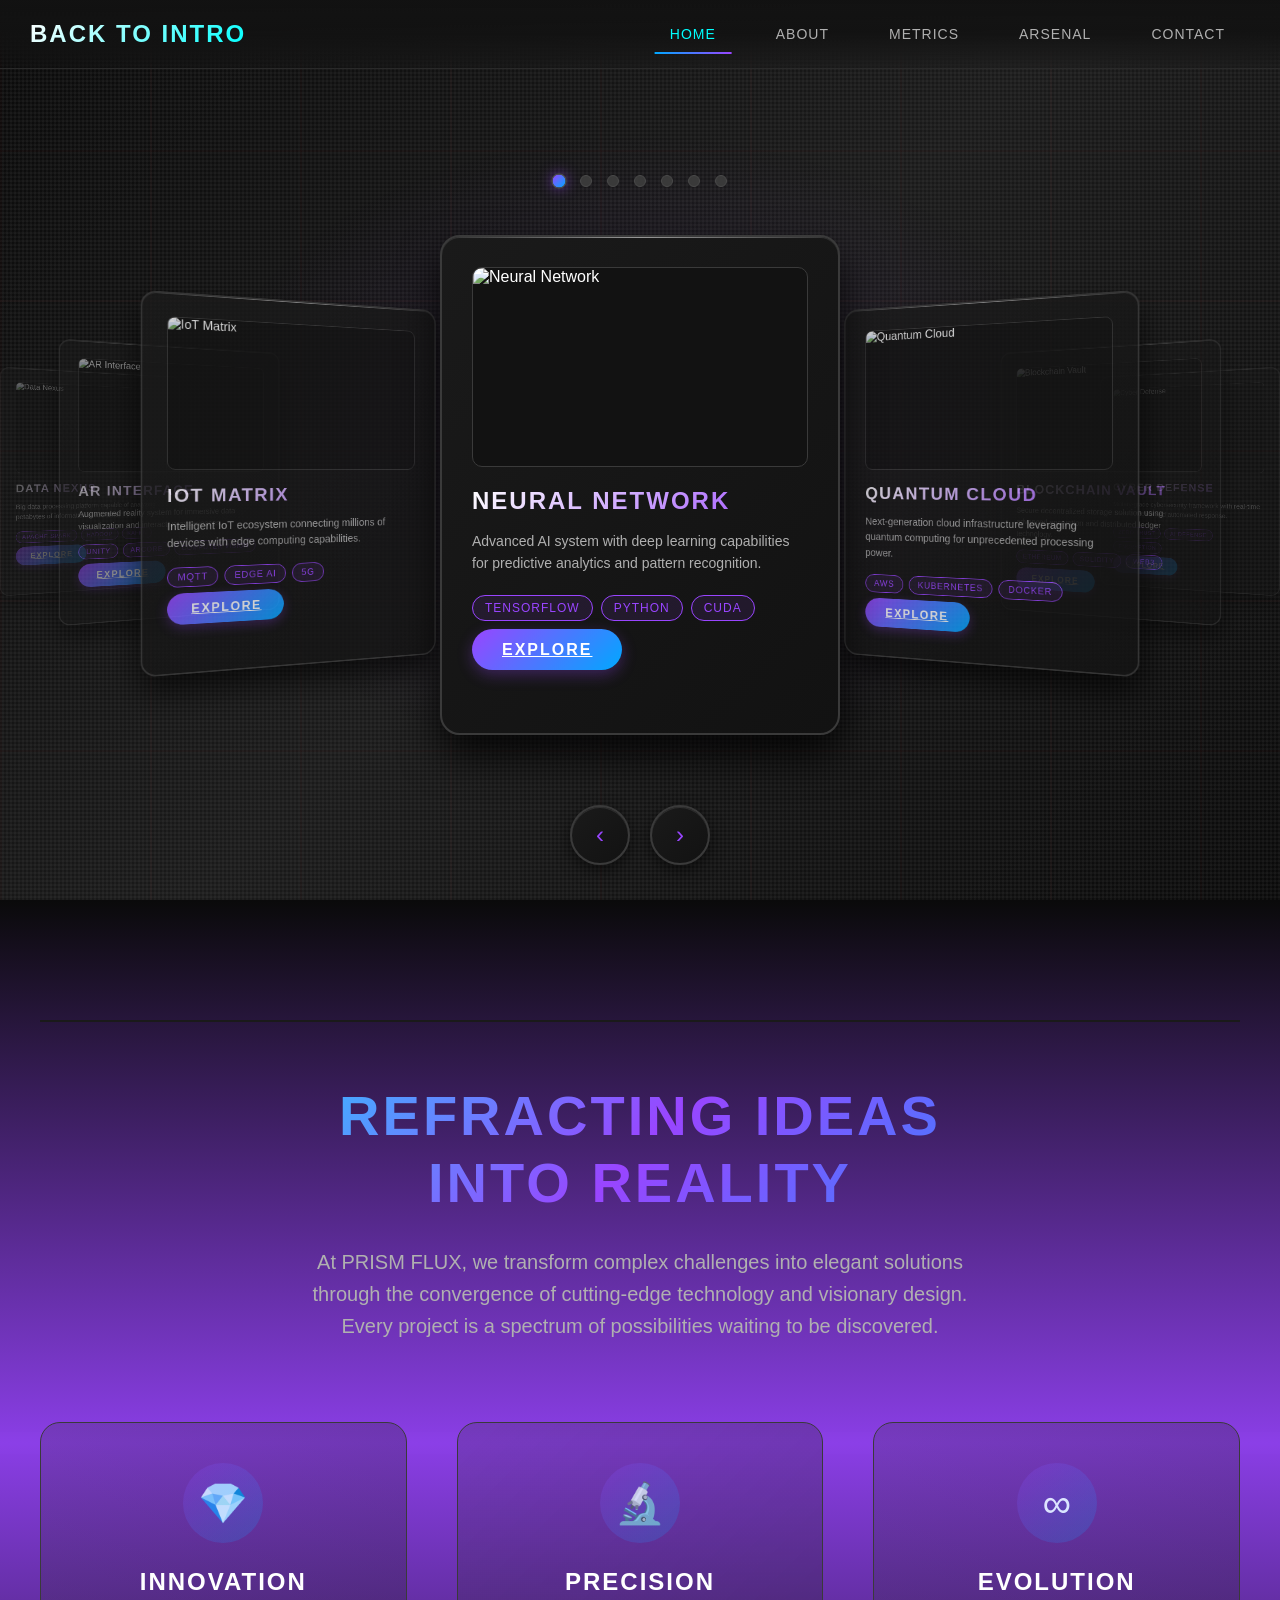
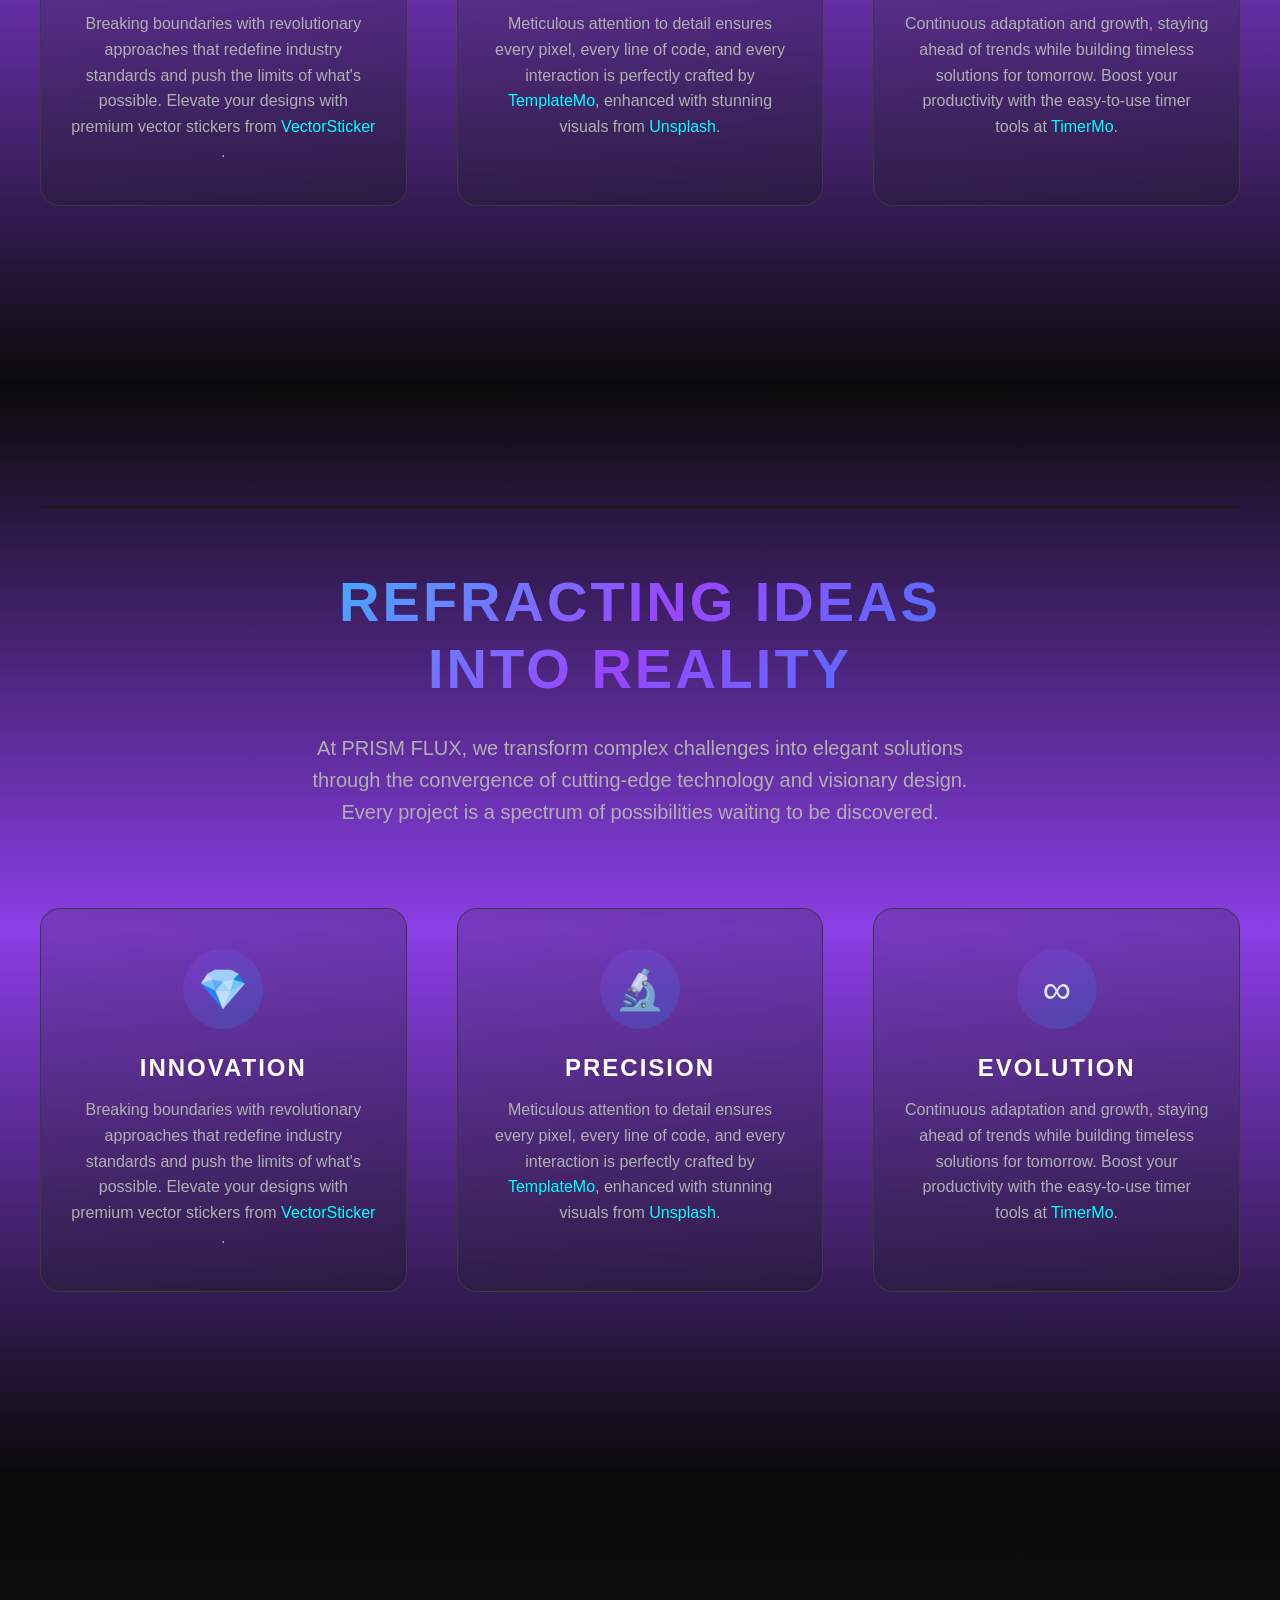
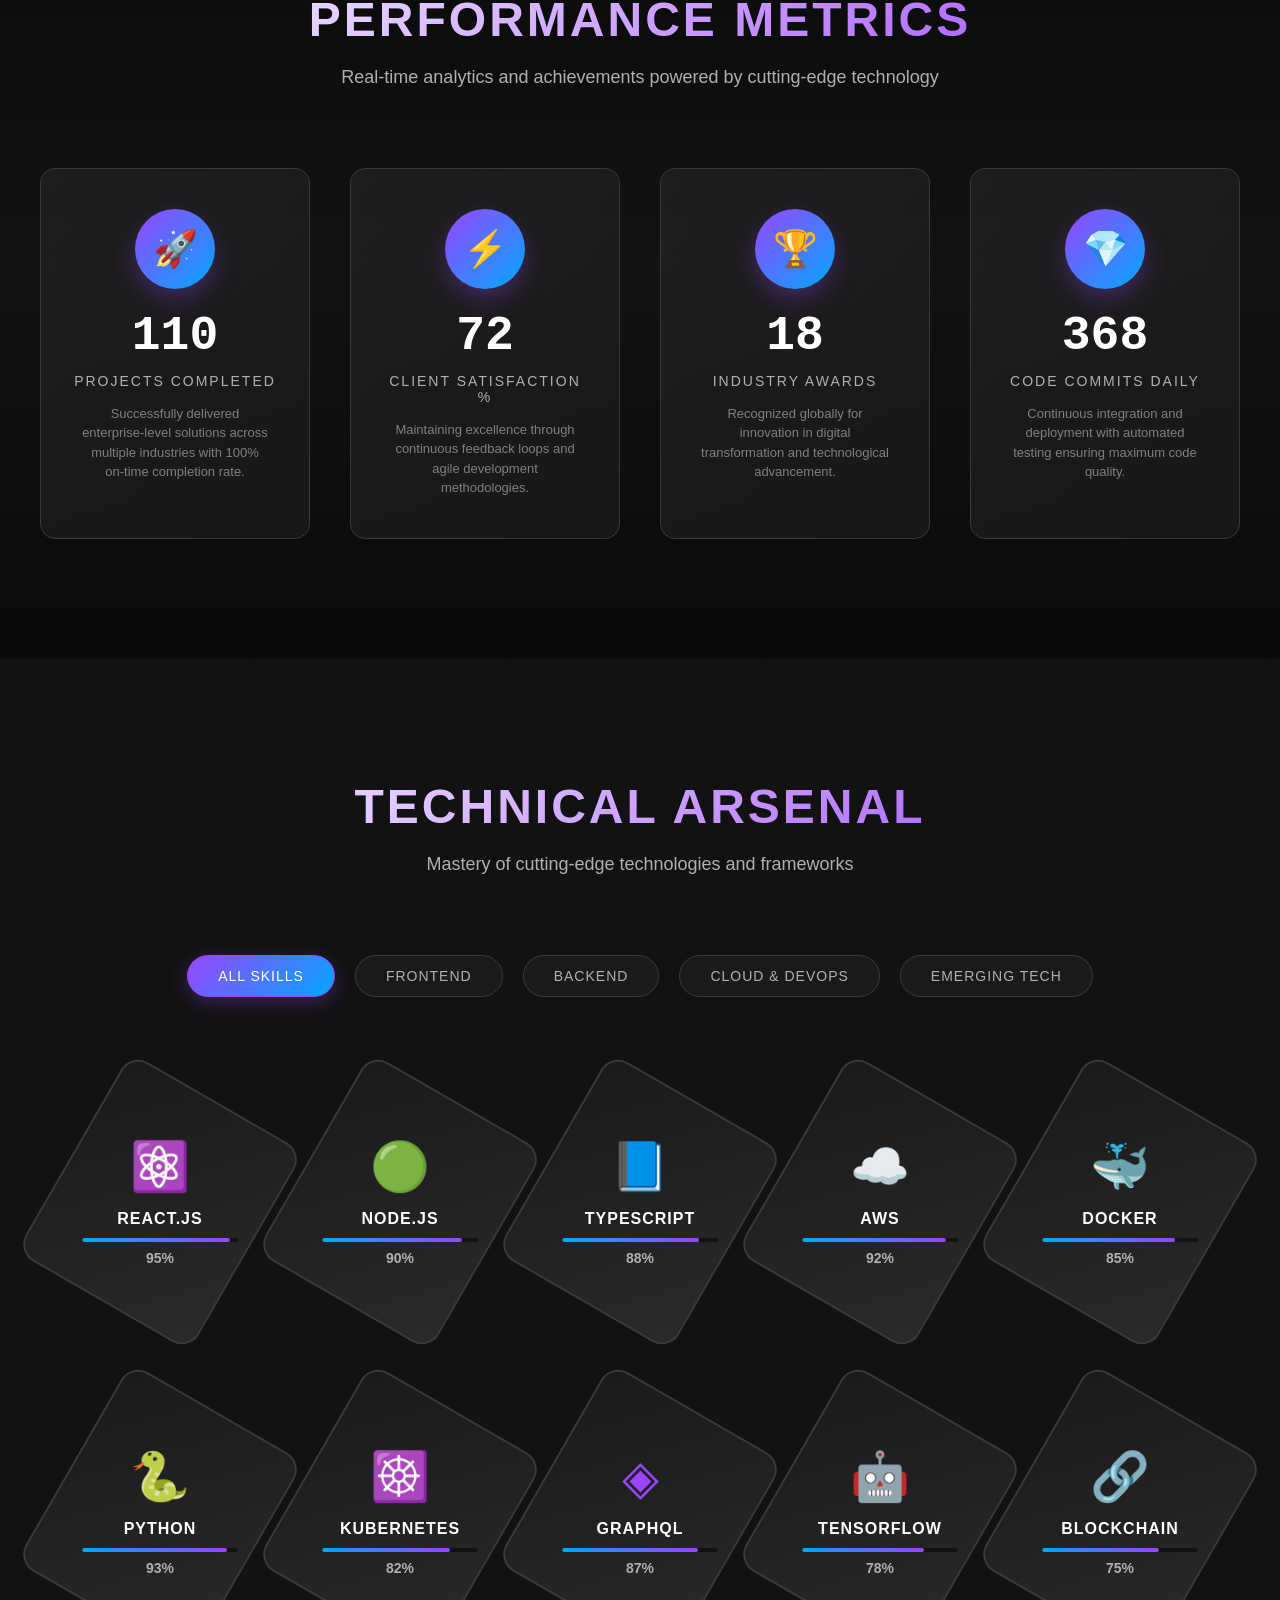
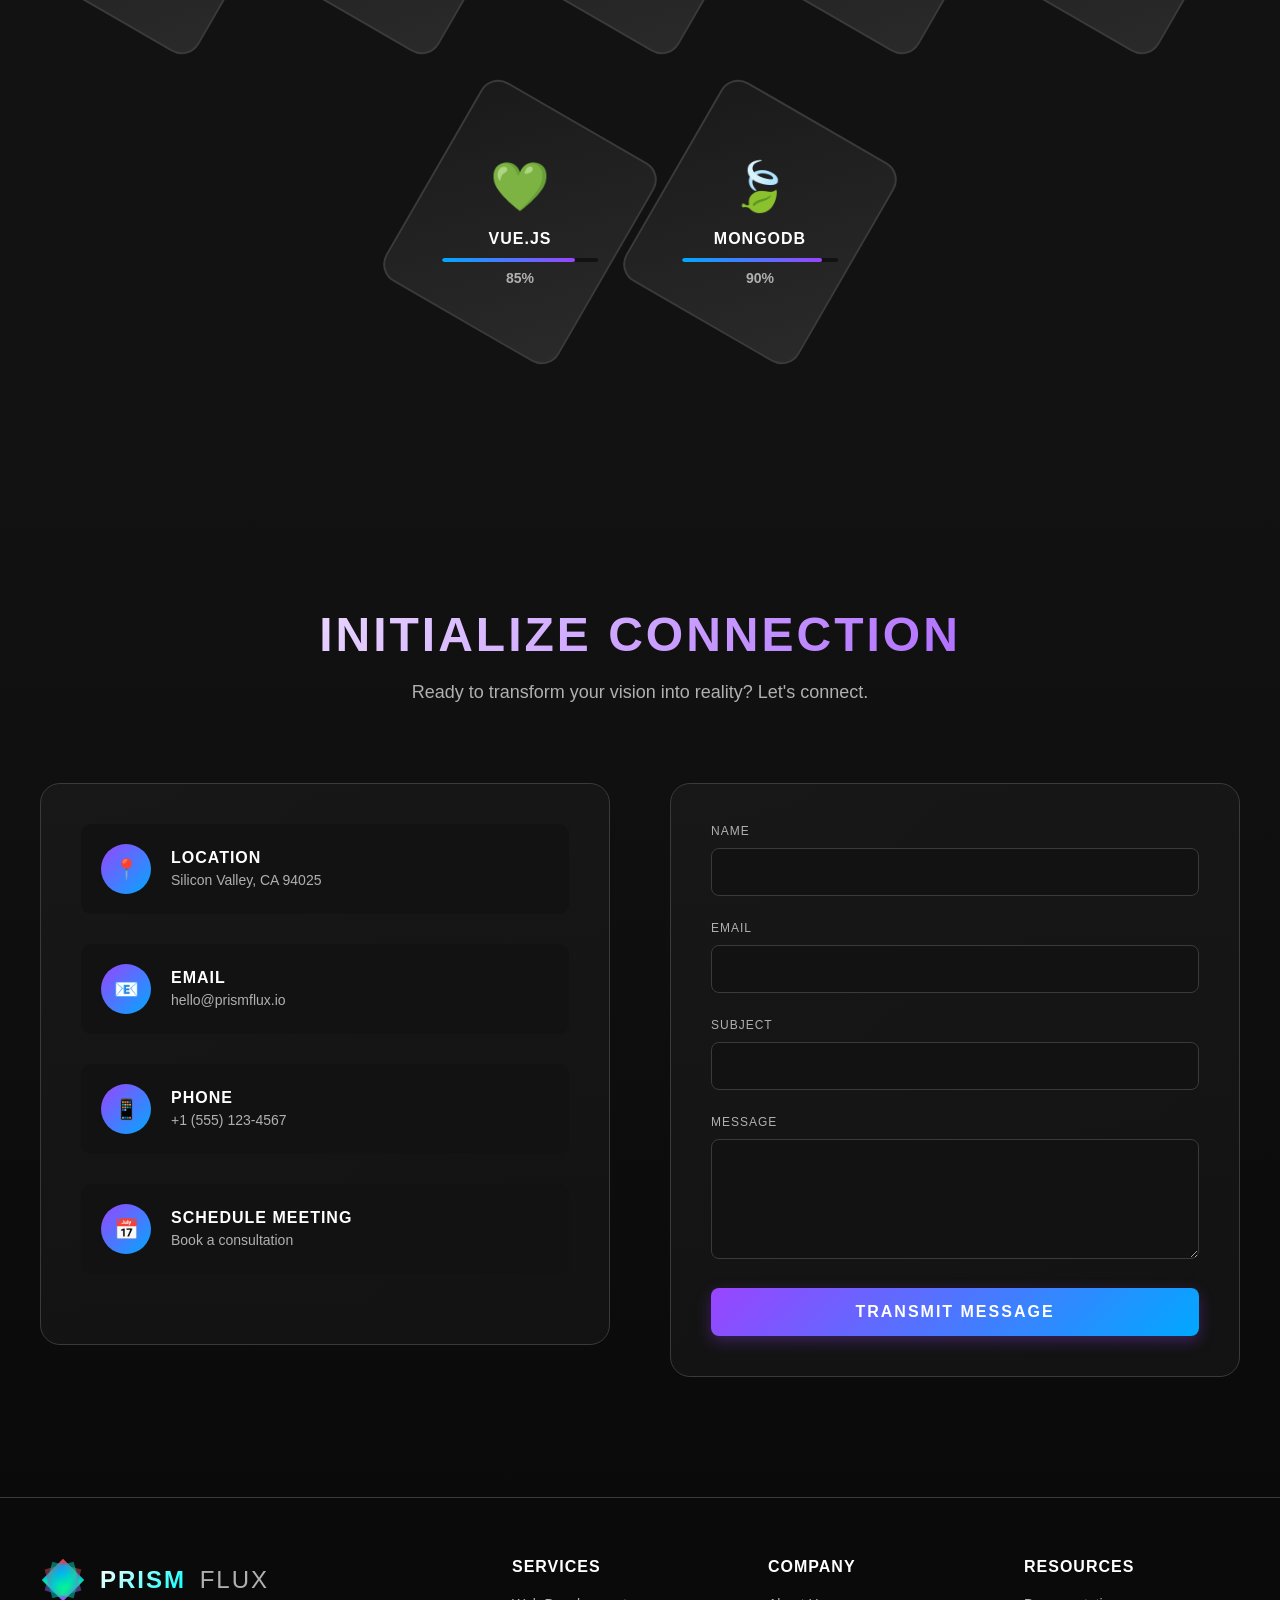
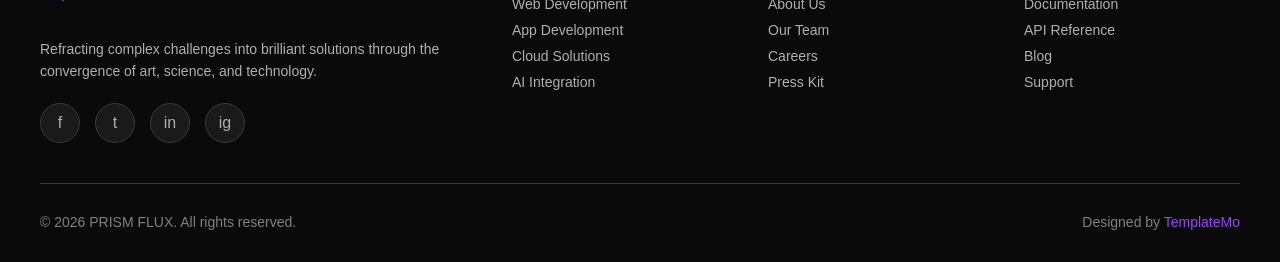
==== Pages/home.html @ be1b8cf4 "feat: initial portfolio setup" ====
<!DOCTYPE html>
<html lang="en">
<head>
    <meta charset="UTF-8">
    <meta name="viewport" content="width=device-width, initial-scale=1.0">
    <title>Zay Yar Min | Software Developer</title>
    <link rel="stylesheet" href="../css/templatemo-prism-flux.css">

<!-- 

TemplateMo 600 Prism Flux

https://templatemo.com/tm-600-prism-flux

-->
</head>
<body>
    <!-- Loading Screen -->
    <div class="loader" id="loader">
        <div class="loader-content">
            <div class="loader-prism">
                <div class="prism-face"></div>
                <div class="prism-face"></div>
                <div class="prism-face"></div>
            </div>
            <div style="color: var(--accent-purple); font-size: 18px; text-transform: uppercase; letter-spacing: 3px;">Refracting Reality...</div>
        </div>
    </div>

    <!-- Navigation Header -->
    <header class="header" id="header">
        <nav class="nav-container">
            <a href="../index.html" class="logo">
                <!-- <div class="logo-icon">
                    <div class="logo-prism">
                        <div class="prism-shape"></div>
                    </div>
                </div> -->
                <span class="logo-text">
                    <span class="prism">Back To Intro</span>

                </span>
            </a>
            <ul class="nav-menu" id="navMenu">
                <li><a href="#home" class="nav-link active">Home</a></li>              
                <li><a href="#about" class="nav-link">About</a></li>
                <li><a href="#stats" class="nav-link">Metrics</a></li>
                <li><a href="#skills" class="nav-link">Arsenal</a></li>
                <li><a href="#contact" class="nav-link">Contact</a></li>
            </ul>
            <div class="menu-toggle" id="menuToggle">
                <span></span>
                <span></span>
                <span></span>
            </div>
        </nav>
    </header>

    <!-- Hero Section with 3D Carousel -->
    <section class="hero" id="home">
        <div class="carousel-container">
            <div class="carousel" id="carousel">
                <!-- Carousel items will be generated by JavaScript -->
            </div>
            
            <div class="carousel-controls">
                <button class="carousel-btn" id="prevBtn">‹</button>
                <button class="carousel-btn" id="nextBtn">›</button>
            </div>
            
            <div class="carousel-indicators" id="indicators">
                <!-- Indicators will be generated by JavaScript -->
            </div>
        </div>
    </section>

    <!-- NEW: Prism Philosophy Section (About) -->
    <section class="philosophy-section" id="about">
        <div class="philosophy-container">
            <div class="prism-line"></div>
            
            <h2 class="philosophy-headline">
                Refracting Ideas<br>Into Reality
            </h2>
            
            <p class="philosophy-subheading">
                At PRISM FLUX, we transform complex challenges into elegant solutions through the convergence of 
                cutting-edge technology and visionary design. Every project is a spectrum of possibilities 
                waiting to be discovered.
            </p>
            
            <div class="philosophy-pillars">
                <div class="pillar">
                    <div class="pillar-icon">💎</div>
                    <h3 class="pillar-title">Innovation</h3>
                    <p class="pillar-description">
                        Breaking boundaries with revolutionary approaches that redefine industry standards and push the limits of what's possible. Elevate your designs with premium vector stickers from <a href="https://www.vectorsticker.com" rel="nofollow" target="_blank">VectorSticker</a>.
                    </p>
                </div>
                
                <div class="pillar">
                    <div class="pillar-icon">🔬</div>
                    <h3 class="pillar-title">Precision</h3>
                    <p class="pillar-description">
                        Meticulous attention to detail ensures every pixel, every line of code, and every interaction is perfectly crafted by <a href="https://templatemo.com" rel="nofollow" target="_blank" style="color: var(--accent-cyan); text-decoration: none;">TemplateMo</a>, enhanced with stunning visuals from <a href="https://unsplash.com" rel="nofollow" target="_blank" style="color: var(--accent-cyan); text-decoration: none;">Unsplash</a>.
                    </p>
                </div>
                
                <div class="pillar">
                    <div class="pillar-icon">∞</div>
                    <h3 class="pillar-title">Evolution</h3>
                    <p class="pillar-description">
                        Continuous adaptation and growth, staying ahead of trends while building timeless solutions for tomorrow. Boost your productivity with the easy-to-use timer tools at <a href="https://timermo.com" rel="nofollow" target="_blank">TimerMo</a>.
                    </p>
                </div>
            </div>
            
            <div class="philosophy-particles" id="particles">
                <!-- Particles will be generated by JavaScript -->
            </div>
        </div>
    </section>

    <!-- NEW: Prism Philosophy Section (About) -->
    <section class="philosophy-section" id="">
        <div class="philosophy-container">
            <div class="prism-line"></div>
            
            <h2 class="philosophy-headline">
                Refracting Ideas<br>Into Reality
            </h2>
            
            <p class="philosophy-subheading">
                At PRISM FLUX, we transform complex challenges into elegant solutions through the convergence of 
                cutting-edge technology and visionary design. Every project is a spectrum of possibilities 
                waiting to be discovered.
            </p>
            
            <div class="philosophy-pillars">
                <div class="pillar">
                    <div class="pillar-icon">💎</div>
                    <h3 class="pillar-title">Innovation</h3>
                    <p class="pillar-description">
                        Breaking boundaries with revolutionary approaches that redefine industry standards and push the limits of what's possible. Elevate your designs with premium vector stickers from <a href="https://www.vectorsticker.com" rel="nofollow" target="_blank">VectorSticker</a>.
                    </p>
                </div>
                
                <div class="pillar">
                    <div class="pillar-icon">🔬</div>
                    <h3 class="pillar-title">Precision</h3>
                    <p class="pillar-description">
                        Meticulous attention to detail ensures every pixel, every line of code, and every interaction is perfectly crafted by <a href="https://templatemo.com" rel="nofollow" target="_blank" style="color: var(--accent-cyan); text-decoration: none;">TemplateMo</a>, enhanced with stunning visuals from <a href="https://unsplash.com" rel="nofollow" target="_blank" style="color: var(--accent-cyan); text-decoration: none;">Unsplash</a>.
                    </p>
                </div>
                
                <div class="pillar">
                    <div class="pillar-icon">∞</div>
                    <h3 class="pillar-title">Evolution</h3>
                    <p class="pillar-description">
                        Continuous adaptation and growth, staying ahead of trends while building timeless solutions for tomorrow. Boost your productivity with the easy-to-use timer tools at <a href="https://timermo.com" rel="nofollow" target="_blank">TimerMo</a>.
                    </p>
                </div>
            </div>
            
            <div class="philosophy-particles" id="particles">
                <!-- Particles will be generated by JavaScript -->
            </div>
        </div>
    </section>

    <!-- Stats Section with Content -->
    <section class="stats-section" id="stats">
        <div class="section-header">
            <h2 class="section-title">Performance Metrics</h2>
            <p class="section-subtitle">Real-time analytics and achievements powered by cutting-edge technology</p>
        </div>
        
        <div class="stats-grid">
            <div class="stat-card">
                <div class="stat-icon">🚀</div>
                <div class="stat-number" data-target="150">0</div>
                <div class="stat-label">Projects Completed</div>
                <p class="stat-description">Successfully delivered enterprise-level solutions across multiple industries with 100% on-time completion rate.</p>
            </div>
            
            <div class="stat-card">
                <div class="stat-icon">⚡</div>
                <div class="stat-number" data-target="99">0</div>
                <div class="stat-label">Client Satisfaction %</div>
                <p class="stat-description">Maintaining excellence through continuous feedback loops and agile development methodologies.</p>
            </div>
            
            <div class="stat-card">
                <div class="stat-icon">🏆</div>
                <div class="stat-number" data-target="25">0</div>
                <div class="stat-label">Industry Awards</div>
                <p class="stat-description">Recognized globally for innovation in digital transformation and technological advancement.</p>
            </div>
            
            <div class="stat-card">
                <div class="stat-icon">💎</div>
                <div class="stat-number" data-target="500">0</div>
                <div class="stat-label">Code Commits Daily</div>
                <p class="stat-description">Continuous integration and deployment with automated testing ensuring maximum code quality.</p>
            </div>
        </div>
    </section>

    <!-- Enhanced Skills Section - Technical Arsenal -->
    <section class="skills-section" id="skills">
        <div class="skills-container">
            <div class="section-header">
                <h2 class="section-title">Technical Arsenal</h2>
                <p class="section-subtitle">Mastery of cutting-edge technologies and frameworks</p>
            </div>
            
            <div class="skill-categories">
                <div class="category-tab active" data-category="all">All Skills</div>
                <div class="category-tab" data-category="frontend">Frontend</div>
                <div class="category-tab" data-category="backend">Backend</div>
                <div class="category-tab" data-category="cloud">Cloud & DevOps</div>
                <div class="category-tab" data-category="emerging">Emerging Tech</div>
            </div>

            <div class="skills-hexagon-grid" id="skillsGrid">
                <!-- Hexagonal skill items will be generated by JavaScript -->
            </div>
        </div>
    </section>

    <!-- Contact Section -->
    <section class="contact-section" id="contact">
        <div class="section-header">
            <h2 class="section-title">Initialize Connection</h2>
            <p class="section-subtitle">Ready to transform your vision into reality? Let's connect.</p>
        </div>
        
        <div class="contact-container">
            <div class="contact-info">
                <a href="https://maps.google.com/?q=Silicon+Valley+CA+94025" target="_blank" class="info-item">
                    <div class="info-icon">📍</div>
                    <div class="info-text">
                        <h4>Location</h4>
                        <p>Silicon Valley, CA 94025</p>
                    </div>
                </a>
                
                <a href="mailto:hello@prismflux.io" class="info-item">
                    <div class="info-icon">📧</div>
                    <div class="info-text">
                        <h4>Email</h4>
                        <p>hello@prismflux.io</p>
                    </div>
                </a>
                
                <a href="tel:+15551234567" class="info-item">
                    <div class="info-icon">📱</div>
                    <div class="info-text">
                        <h4>Phone</h4>
                        <p>+1 (555) 123-4567</p>
                    </div>
                </a>
                
                <a href="https://calendly.com" target="_blank" class="info-item">
                    <div class="info-icon">📅</div>
                    <div class="info-text">
                        <h4>Schedule Meeting</h4>
                        <p>Book a consultation</p>
                    </div>
                </a>
            </div>
            
            <form class="contact-form" id="contactForm">
                <div class="form-group">
                    <label for="name">Name</label>
                    <input type="text" id="name" name="name" required>
                </div>
                
                <div class="form-group">
                    <label for="email">Email</label>
                    <input type="email" id="email" name="email" required>
                </div>
                
                <div class="form-group">
                    <label for="subject">Subject</label>
                    <input type="text" id="subject" name="subject" required>
                </div>
                
                <div class="form-group">
                    <label for="message">Message</label>
                    <textarea id="message" name="message" required></textarea>
                </div>
                
                <button type="submit" class="submit-btn">Transmit Message</button>
            </form>
        </div>
    </section>

    <!-- Footer -->
    <footer class="footer">
        <div class="footer-content">
            <div class="footer-brand">
                <div class="footer-logo">
                    <div class="logo-icon">
                        <div class="logo-prism">
                            <div class="prism-shape"></div>
                        </div>
                    </div>
                    <span class="logo-text">
                        <span class="prism">PRISM</span>
                        <span class="flux">FLUX</span>
                    </span>
                </div>
                <p class="footer-description">
                    Refracting complex challenges into brilliant solutions through the convergence of art, science, and technology.
                </p>
                <div class="footer-social">
                    <a href="#" class="social-icon">f</a>
                    <a href="#" class="social-icon">t</a>
                    <a href="#" class="social-icon">in</a>
                    <a href="#" class="social-icon">ig</a>
                </div>
            </div>
            
            <div class="footer-section">
                <h4>Services</h4>
                <div class="footer-links">
                    <a href="#">Web Development</a>
                    <a href="#">App Development</a>
                    <a href="#">Cloud Solutions</a>
                    <a href="#">AI Integration</a>
                </div>
            </div>
            
            <div class="footer-section">
                <h4>Company</h4>
                <div class="footer-links">
                    <a href="#">About Us</a>
                    <a href="#">Our Team</a>
                    <a href="#">Careers</a>
                    <a href="#">Press Kit</a>
                </div>
            </div>
            
            <div class="footer-section">
                <h4>Resources</h4>
                <div class="footer-links">
                    <a href="#">Documentation</a>
                    <a href="#">API Reference</a>
                    <a href="#">Blog</a>
                    <a href="#">Support</a>
                </div>
            </div>
        </div>
        
        <div class="footer-bottom">
            <div class="copyright">
                © 2026 PRISM FLUX. All rights reserved.
            </div>
            <div class="footer-credits">
                Designed by <a href="https://templatemo.com" rel="nofollow" target="_blank">TemplateMo</a>
            </div>
        </div>
    </footer>
<script src="../js/templatemo-prism-scripts.js"></script>
</body>
</html>
---- css/templatemo-prism-flux.css ----
@charset "utf-8";
/* CSS Document */

/*

TemplateMo 600 Prism Flux

https://templatemo.com/tm-600-prism-flux

*/
html
{
	overflow-x: hidden;
}

* {
	margin: 0;
	padding: 0;
	box-sizing: border-box;
}

:root {
	--primary-black: #0a0a0a;
	--carbon-dark: #121212;
	--carbon-medium: #1a1a1a;
	--carbon-light: #2a2a2a;
	--metal-dark: #3a3a3a;
	--metal-light: #4a4a4a;
	--accent-red: #ff3333;
	--accent-blue: #00a8ff;
	--accent-green: #00ff88;
	--accent-purple: #9945ff;
	--accent-cyan: #00ffff;
	--text-primary: #ffffff;
	--text-secondary: #b0b0b0;
	--text-dim: #808080;
}

html {
	scroll-behavior: smooth;
}

body {
	font-family: 'Orbitron', 'Rajdhani', sans-serif;
	background: var(--primary-black);
	color: var(--text-primary);
	overflow-x: hidden;
	position: relative;
}

/* Carbon Fiber Background Pattern */
body::before {
	content: '';
	position: fixed;
	top: 0;
	left: 0;
	width: 100%;
	height: 100%;
	background:
		repeating-linear-gradient(0deg,
			transparent,
			transparent 2px,
			rgba(255, 255, 255, 0.03) 2px,
			rgba(255, 255, 255, 0.03) 4px),
		repeating-linear-gradient(90deg,
			transparent,
			transparent 2px,
			rgba(255, 255, 255, 0.03) 2px,
			rgba(255, 255, 255, 0.03) 4px),
		linear-gradient(135deg,
			var(--primary-black) 0%,
			var(--carbon-dark) 25%,
			var(--carbon-medium) 50%,
			var(--carbon-dark) 75%,
			var(--primary-black) 100%);
	z-index: -2;
}

/* Animated Grid Overlay */
body::after {
	content: '';
	position: fixed;
	top: 0;
	left: 0;
	width: 100%;
	height: 100%;
	background-image:
		linear-gradient(rgba(255, 51, 51, 0.05) 2px, transparent 2px),
		linear-gradient(90deg, rgba(255, 51, 51, 0.05) 2px, transparent 2px);
	background-size: 150px 150px;
	animation: gridMove 20s linear infinite;
	z-index: -1;
	opacity: 0.5;
}

@keyframes gridMove {
	0% {
		transform: translate(0, 0);
	}

	100% {
		transform: translate(150px, 150px);
	}
}

/* Loading Screen */
.loader {
	position: fixed;
	top: 0;
	left: 0;
	width: 100%;
	height: 100vh;
	background: var(--primary-black);
	display: flex;
	justify-content: center;
	align-items: center;
	z-index: 10000;
	transition: opacity 0.5s, visibility 0.5s;
}

.loader.hidden {
	opacity: 0;
	visibility: hidden;
}

.loader-content {
	text-align: center;
}

.loader-prism {
	width: 100px;
	height: 100px;
	position: relative;
	margin: 0 auto 30px;
}

.prism-face {
	position: absolute;
	width: 100%;
	height: 100%;
	border: 2px solid transparent;
	transform-origin: center;
	animation: prismRotate 3s linear infinite;
}

.prism-face:nth-child(1) {
	border-image: linear-gradient(45deg, var(--accent-red), var(--accent-blue)) 1;
	animation-delay: 0s;
}

.prism-face:nth-child(2) {
	border-image: linear-gradient(45deg, var(--accent-blue), var(--accent-green)) 1;
	transform: rotate(60deg);
	animation-delay: 0.2s;
}

.prism-face:nth-child(3) {
	border-image: linear-gradient(45deg, var(--accent-green), var(--accent-purple)) 1;
	transform: rotate(120deg);
	animation-delay: 0.4s;
}

@keyframes prismRotate {
	0% {
		transform: rotate(0deg) scale(1);
	}

	50% {
		transform: rotate(180deg) scale(1.2);
	}

	100% {
		transform: rotate(360deg) scale(1);
	}
}

/* Navigation Header */
.header {
	position: fixed;
	top: 0;
	width: 100%;
	background: linear-gradient(180deg,
			rgba(18, 18, 18, 0.98) 0%,
			rgba(18, 18, 18, 0.9) 50%,
			rgba(18, 18, 18, 0) 100%);
	backdrop-filter: blur(20px);
	border-bottom: 1px solid rgba(255, 255, 255, 0.1);
	z-index: 1000;
	transition: all 0.3s ease;
}

.header.scrolled {
	background: rgba(18, 18, 18, 0.98);
	backdrop-filter: blur(30px);
	box-shadow: 0 10px 30px rgba(0, 0, 0, 0.8);
}

.nav-container {
	max-width: 1400px;
	margin: 0 auto;
	display: flex;
	justify-content: space-between;
	align-items: center;
	padding: 20px 30px;
}

.logo {
	display: flex;
	align-items: center;
	text-decoration: none;
	position: relative;
}

.logo-icon {
	width: 45px;
	height: 45px;
	margin-right: 15px;
	position: relative;
}

/* Prism-inspired logo */
.logo-prism {
	width: 100%;
	height: 100%;
	position: relative;
	display: flex;
	align-items: center;
	justify-content: center;
}

.prism-shape {
	width: 30px;
	height: 30px;
	position: relative;
	transform: rotate(45deg);
	background: linear-gradient(135deg,
			var(--accent-red) 0%,
			var(--accent-blue) 33%,
			var(--accent-green) 66%,
			var(--accent-purple) 100%);
	animation: prismShine 3s ease-in-out infinite;
}

@keyframes prismShine {

	0%,
	100% {
		filter: brightness(1) hue-rotate(0deg);
		transform: rotate(45deg) scale(1);
	}

	50% {
		filter: brightness(1.5) hue-rotate(10deg);
		transform: rotate(45deg) scale(1.1);
	}
}

.prism-shape::before,
.prism-shape::after {
	content: '';
	position: absolute;
	width: 100%;
	height: 100%;
	background: inherit;
	opacity: 0.5;
}

.prism-shape::before {
	transform: rotate(60deg);
}

.prism-shape::after {
	transform: rotate(-60deg);
}

.logo-text {
	font-size: 24px;
	font-weight: 900;
	letter-spacing: 2px;
	text-transform: uppercase;
}

.logo-text .prism {
	background: linear-gradient(135deg, var(--text-primary), var(--accent-cyan));
	-webkit-background-clip: text;
	-webkit-text-fill-color: transparent;
	background-clip: text;
}

.logo-text .flux {
	color: var(--text-secondary);
	font-weight: 300;
	margin-left: 5px;
}

.nav-menu {
	display: flex;
	list-style: none;
	gap: 10px;
	align-items: center;
}

.nav-menu a {
	color: var(--text-secondary);
	text-decoration: none;
	padding: 12px 25px;
	transition: all 0.3s ease;
	position: relative;
	text-transform: uppercase;
	font-weight: 500;
	letter-spacing: 1px;
	font-size: 14px;
}

.nav-menu a::before {
	content: '';
	position: absolute;
	bottom: 0;
	left: 50%;
	transform: translateX(-50%);
	width: 0;
	height: 2px;
	background: linear-gradient(90deg, var(--accent-blue), var(--accent-purple));
	transition: width 0.3s ease;
}

.nav-menu a:hover {
	color: var(--text-primary);
}

.nav-menu a:hover::before,
.nav-menu a.active::before {
	width: 80%;
}

.nav-menu a.active {
	color: var(--accent-cyan);
}

.menu-toggle {
	display: none;
	flex-direction: column;
	cursor: pointer;
	padding: 5px;
}

.menu-toggle span {
	width: 30px;
	height: 3px;
	background: linear-gradient(90deg, var(--accent-blue), var(--accent-purple));
	margin: 3px 0;
	transition: 0.3s;
	border-radius: 2px;
}

.menu-toggle.active span:nth-child(1) {
	transform: rotate(-45deg) translate(-5px, 6px);
}

.menu-toggle.active span:nth-child(2) {
	opacity: 0;
}

.menu-toggle.active span:nth-child(3) {
	transform: rotate(45deg) translate(-5px, -6px);
}

/* Hero Section with 3D Carousel */
.hero {
	min-height: 100vh;
	display: flex;
	align-items: center;
	justify-content: center;
	position: relative;
	padding: 120px 20px 80px;
	background: radial-gradient(ellipse at center,
			rgba(153, 69, 255, 0.1) 0%,
			transparent 50%);
}

.carousel-container {
	width: 100%;
	max-width: 1600px;
	height: 650px;
	perspective: 1200px;
	position: relative;
	padding-top: 30px;
}

.carousel {
	width: 100%;
	height: 100%;
	position: relative;
	transform-style: preserve-3d;
}

.carousel-item {
	position: absolute;
	width: 400px;
	height: 500px;
	left: 50%;
	top: 50%;
	transform-style: preserve-3d;
	transition: all 0.8s cubic-bezier(0.4, 0.0, 0.2, 1);
	cursor: pointer;
	transform-origin: center center;
}

.carousel-item .card {
	width: 100%;
	height: 100%;
	background: linear-gradient(135deg, var(--carbon-medium), var(--carbon-dark));
	border: 2px solid var(--metal-dark);
	border-radius: 20px;
	padding: 30px;
	position: relative;
	overflow: hidden;
	box-shadow:
		0 20px 40px rgba(0, 0, 0, 0.8),
		inset 0 1px 0 rgba(255, 255, 255, 0.1);
}

.carousel-item .card::before {
	content: '';
	position: absolute;
	top: 0;
	left: 0;
	right: 0;
	height: 1px;
	background: linear-gradient(90deg,
			transparent,
			rgba(255, 255, 255, 0.5),
			transparent);
	animation: scanline 3s linear infinite;
}

@keyframes scanline {
	0% {
		transform: translateY(0);
	}

	100% {
		transform: translateY(500px);
	}
}

.card-number {
	position: absolute;
	top: 20px;
	right: 30px;
	font-size: 72px;
	font-weight: 900;
	color: rgba(153, 69, 255, 0.1);
	font-family: 'Orbitron', monospace;
}

.card-image {
	width: 100%;
	height: 200px;
	background: var(--carbon-dark);
	border-radius: 10px;
	margin-bottom: 20px;
	overflow: hidden;
	position: relative;
	border: 1px solid var(--metal-dark);
}

.card-image img {
	width: 100%;
	height: 100%;
	object-fit: cover;
	filter: grayscale(50%) contrast(1.2);
	transition: all 0.5s ease;
}

.carousel-item:hover .card-image img {
	filter: grayscale(0%) contrast(1.3);
	transform: scale(1.1);
}

.card-title {
	font-size: 24px;
	font-weight: 700;
	margin-bottom: 15px;
	text-transform: uppercase;
	letter-spacing: 2px;
	background: linear-gradient(135deg, var(--text-primary), var(--accent-purple));
	-webkit-background-clip: text;
	-webkit-text-fill-color: transparent;
	background-clip: text;
}

.card-description {
	color: var(--text-secondary);
	line-height: 1.6;
	margin-bottom: 20px;
	font-size: 14px;
}

.card-tech {
	display: flex;
	flex-wrap: wrap;
	gap: 8px;
	margin-bottom: 20px;
}

.tech-badge {
	padding: 5px 12px;
	background: rgba(153, 69, 255, 0.1);
	border: 1px solid var(--accent-purple);
	border-radius: 20px;
	font-size: 12px;
	color: var(--accent-purple);
	text-transform: uppercase;
	letter-spacing: 1px;
}

.card-cta {
	padding: 12px 30px;
	background: linear-gradient(135deg, var(--accent-purple), var(--accent-blue));
	border: none;
	border-radius: 30px;
	color: var(--text-primary);
	font-weight: 700;
	text-transform: uppercase;
	letter-spacing: 2px;
	cursor: pointer;
	transition: all 0.3s ease;
	box-shadow: 0 5px 15px rgba(153, 69, 255, 0.3);
}

.card-cta:hover {
	transform: translateY(-2px);
	box-shadow: 0 8px 25px rgba(153, 69, 255, 0.5);
}

/* Carousel Controls */
.carousel-controls {
	position: absolute;
	bottom: -70px;
	left: 50%;
	transform: translateX(-50%);
	display: flex;
	gap: 20px;
	z-index: 100;
}

.carousel-btn {
	width: 60px;
	height: 60px;
	background: linear-gradient(135deg, var(--carbon-medium), var(--carbon-dark));
	border: 2px solid var(--metal-dark);
	border-radius: 50%;
	color: var(--accent-purple);
	font-size: 24px;
	cursor: pointer;
	transition: all 0.3s ease;
	display: flex;
	align-items: center;
	justify-content: center;
	box-shadow:
		0 5px 15px rgba(0, 0, 0, 0.5),
		inset 0 1px 0 rgba(255, 255, 255, 0.1);
}

.carousel-btn:hover {
	border-color: var(--accent-purple);
	box-shadow:
		0 8px 25px rgba(153, 69, 255, 0.3),
		inset 0 1px 0 rgba(255, 255, 255, 0.2);
	transform: scale(1.1);
}

.carousel-indicators {
	position: absolute;
	top: 30px;
	left: 50%;
	transform: translateX(-50%);
	display: flex;
	gap: 15px;
	z-index: 100;
}

.indicator {
	width: 12px;
	height: 12px;
	background: var(--metal-dark);
	border: 1px solid var(--metal-light);
	border-radius: 50%;
	cursor: pointer;
	transition: all 0.3s ease;
}

.indicator.active {
	background: linear-gradient(135deg, var(--accent-purple), var(--accent-blue));
	box-shadow: 0 0 10px rgba(153, 69, 255, 0.5);
	transform: scale(1.3);
}

/* NEW: Prism Philosophy Section */
.philosophy-section {
	padding: 120px 30px;
	background: linear-gradient(180deg,
			var(--primary-black) 0%,
			rgba(153, 69, 255, 0.9) 50%,
			var(--primary-black) 100%);
	position: relative;
	overflow: hidden;
}

.philosophy-container {
	max-width: 1200px;
	margin: 0 auto;
	text-align: center;
}

/* Animated Prism Line */
.prism-line {
	width: 100%;
	height: 2px;
	margin: 0 auto 60px;
	position: relative;
	overflow: hidden;
	background: var(--carbon-medium);
}

.prism-line::before {
	content: '';
	position: absolute;
	top: 0;
	left: -100%;
	width: 100%;
	height: 100%;
	background: linear-gradient(90deg,
			transparent,
			var(--accent-red) 20%,
			var(--accent-blue) 40%,
			var(--accent-green) 60%,
			var(--accent-purple) 80%,
			transparent);

	animation: prismSweep 4s ease-in-out infinite;
}

@keyframes prismSweep {
	0% {
		left: -100%;
	}

	100% {
		left: 100%;
	}
}

.philosophy-headline {
	font-size: 56px;
	font-weight: 900;
	text-transform: uppercase;
	letter-spacing: 3px;
	margin-bottom: 30px;
	line-height: 1.2;
	background: linear-gradient(135deg,
			var(--accent-cyan) 0%,
			var(--accent-purple) 25%,
			var(--accent-blue) 50%,
			var(--accent-green) 75%,
			var(--accent-cyan) 100%);
	-webkit-background-clip: text;
	-webkit-text-fill-color: transparent;
	background-clip: text;
	background-size: 200% 200%;
	animation: gradientFlow 5s ease infinite;
}

@keyframes gradientFlow {
	0% {
		background-position: 0% 50%;
	}

	50% {
		background-position: 100% 50%;
	}

	100% {
		background-position: 0% 50%;
	}
}

.philosophy-subheading {
	font-size: 20px;
	color: var(--text-secondary);
	max-width: 700px;
	margin: 0 auto 80px;
	line-height: 1.6;
	font-weight: 300;
}

.philosophy-pillars {
	display: grid;
	grid-template-columns: repeat(auto-fit, minmax(300px, 1fr));
	gap: 50px;
	margin-bottom: 60px;
}

.pillar {
	position: relative;
	padding: 40px 30px;
	background: linear-gradient(135deg,
			rgba(42, 42, 42, 0.2),
			rgba(26, 26, 26, 0.3));
	border: 1px solid var(--metal-dark);
	border-radius: 20px;
	transition: all 0.4s ease;
	overflow: hidden;
}

.pillar::before {
	content: '';
	position: absolute;
	top: 0;
	left: 0;
	width: 100%;
	height: 2px;
	background: linear-gradient(90deg,
			var(--accent-purple),
			var(--accent-blue),
			var(--accent-green));
	transform: scaleX(0);
	transition: transform 0.4s ease;
}

.pillar:hover::before {
	transform: scaleX(1);
}

.pillar:hover {
	transform: translateY(-10px);
	border-color: var(--accent-purple);
	box-shadow: 0 20px 40px rgba(153, 69, 255, 0.2);
	background: linear-gradient(135deg,
			rgba(153, 69, 255, 0.05),
			rgba(26, 26, 26, 0.3));
}

.pillar-icon {
	width: 80px;
	height: 80px;
	margin: 0 auto 25px;
	display: flex;
	align-items: center;
	justify-content: center;
	font-size: 40px;
	position: relative;
}

.pillar-icon::before {
	content: '';
	position: absolute;
	width: 100%;
	height: 100%;
	background: linear-gradient(135deg, var(--accent-purple), var(--accent-blue));
	border-radius: 50%;
	opacity: 0.2;
	animation: pulse 3s ease-in-out infinite;
}

@keyframes pulse {

	0%,
	100% {
		transform: scale(1);
		opacity: 0.2;
	}

	50% {
		transform: scale(1.2);
		opacity: 0.1;
	}
}

.pillar-title {
	font-size: 24px;
	font-weight: 700;
	text-transform: uppercase;
	letter-spacing: 2px;
	margin-bottom: 15px;
	color: var(--text-primary);
}

.pillar-description {
	font-size: 16px;
	color: var(--text-secondary);
	line-height: 1.6;
}
.pillar-description a {
	color: var(--accent-cyan);
	text-decoration: none;
	transition: all 0.3s ease;
	position: relative;
}

.pillar-description a::after {
	content: '';
	position: absolute;
	bottom: -2px;
	left: 0;
	width: 0;
	height: 1px;
	background: var(--accent-cyan);
	transition: width 0.3s ease;
}

.pillar-description a:hover {
	color: var(--accent-purple);
}

.pillar-description a:hover::after {
	width: 100%;
}

/* Particle Effect Background */
.philosophy-particles {
	position: absolute;
	width: 100%;
	height: 100%;
	top: 0;
	left: 0;
	overflow: hidden;
	pointer-events: none;
}

.particle {
	position: absolute;
	width: 4px;
	height: 4px;
	background: linear-gradient(135deg, var(--accent-cyan), var(--accent-purple));
	border-radius: 50%;
	opacity: 0;
	animation: float-particle 20s infinite linear;
}

@keyframes float-particle {
	0% {
		transform: translateY(0) rotate(0deg);
		opacity: 0;
	}

	5% {
		opacity: 1;
	}

	95% {
		opacity: 1;
	}

	100% {
		transform: translateY(-100vh) rotate(720deg);
		opacity: 0;
	}
}

/* Stats Section with Content */
.stats-section {
	padding: 120px 30px;
	background: linear-gradient(180deg,
			var(--primary-black) 0%,
			var(--carbon-dark) 50%,
			var(--primary-black) 100%);
	position: relative;
}

.stats-grid {
	max-width: 1200px;
	margin: 0 auto;
	display: grid;
	grid-template-columns: repeat(auto-fit, minmax(250px, 1fr));
	gap: 40px;
}

.stat-card {
	background: linear-gradient(135deg,
			rgba(42, 42, 42, 0.5),
			rgba(26, 26, 26, 0.8));
	border: 1px solid var(--metal-dark);
	border-radius: 15px;
	padding: 40px 30px;
	text-align: center;
	position: relative;
	overflow: hidden;
	transition: all 0.3s ease;
}

.stat-card::before {
	content: '';
	position: absolute;
	top: 0;
	left: -100%;
	width: 100%;
	height: 2px;
	background: linear-gradient(90deg,
			transparent,
			var(--accent-purple),
			transparent);
	animation: none;
}

.stat-card:hover::before {
	animation: slideRight 0.5s ease forwards;
}

@keyframes slideRight {
	0% {
		left: -100%;
	}

	100% {
		left: 100%;
	}
}

.stat-card:hover {
	transform: translateY(-5px);
	border-color: var(--accent-purple);
	box-shadow: 0 15px 35px rgba(153, 69, 255, 0.2);
}

.stat-icon {
	width: 80px;
	height: 80px;
	background: linear-gradient(135deg, var(--accent-purple), var(--accent-blue));
	border-radius: 50%;
	display: flex;
	align-items: center;
	justify-content: center;
	margin: 0 auto 20px;
	font-size: 36px;
	color: var(--text-primary);
	box-shadow: 0 10px 25px rgba(153, 69, 255, 0.3);
}

.stat-number {
	font-size: 48px;
	font-weight: 900;
	color: var(--text-primary);
	margin-bottom: 10px;
	font-family: 'Orbitron', monospace;
}

.stat-label {
	font-size: 14px;
	color: var(--text-secondary);
	text-transform: uppercase;
	letter-spacing: 2px;
	margin-bottom: 15px;
}

.stat-description {
	font-size: 13px;
	color: var(--text-dim);
	line-height: 1.5;
	padding: 0 10px;
}

/* Enhanced Skills Section - Technical Arsenal */
.skills-section {
	padding: 120px 30px;
	background: var(--carbon-dark);
	position: relative;
	overflow: hidden;
}

.skills-container {
	max-width: 1200px;
	margin: 0 auto;
}

.section-header {
	text-align: center;
	margin-bottom: 80px;
}

.section-title {
	font-size: 48px;
	font-weight: 900;
	text-transform: uppercase;
	letter-spacing: 3px;
	margin-bottom: 20px;
	background: linear-gradient(135deg, var(--text-primary), var(--accent-purple));
	-webkit-background-clip: text;
	-webkit-text-fill-color: transparent;
	background-clip: text;
}

.section-subtitle {
	color: var(--text-secondary);
	font-size: 18px;
	max-width: 600px;
	margin: 0 auto;
}

/* Hexagonal Skills Grid */
.skills-hexagon-grid {
	display: flex;
	flex-wrap: wrap;
	justify-content: center;
	gap: 20px;
	margin-top: 60px;
}

.skill-hexagon {
	width: 200px;
	height: 230px;
	position: relative;
	margin: 30px 10px;
	cursor: pointer;
	transition: all 0.3s ease;
}

.skill-hexagon:hover {
	transform: translateY(-10px);
}

.hexagon-inner {
	width: 100%;
	height: 100%;
	position: relative;
	transform: rotate(30deg);
	overflow: hidden;
	border-radius: 20px;
	background: linear-gradient(135deg, var(--carbon-medium), var(--carbon-light));
	border: 2px solid var(--metal-dark);
}

.skill-hexagon:hover .hexagon-inner {
	border-color: var(--accent-purple);
	box-shadow: 0 0 30px rgba(153, 69, 255, 0.5);
}

.hexagon-content {
	position: absolute;
	width: 100%;
	height: 100%;
	top: 0;
	left: 0;
	transform: rotate(-30deg);
	display: flex;
	flex-direction: column;
	align-items: center;
	justify-content: center;
	padding: 20px;
}

.skill-icon-hex {
	font-size: 48px;
	margin-bottom: 15px;
	color: var(--accent-purple);
	animation: float 3s ease-in-out infinite;
}

@keyframes float {

	0%,
	100% {
		transform: translateY(0);
	}

	50% {
		transform: translateY(-10px);
	}
}

.skill-name-hex {
	font-size: 16px;
	font-weight: 700;
	text-transform: uppercase;
	letter-spacing: 1px;
	color: var(--text-primary);
	margin-bottom: 10px;
	text-align: center;
}

.skill-level {
	width: 100%;
	height: 4px;
	background: var(--carbon-dark);
	border-radius: 2px;
	overflow: hidden;
	position: relative;
}

.skill-level-fill {
	height: 100%;
	background: linear-gradient(90deg, var(--accent-blue), var(--accent-purple));
	border-radius: 2px;
	position: relative;
	animation: fillLevel 2s ease-out;
}

@keyframes fillLevel {
	0% {
		width: 0;
	}
}

.skill-percentage-hex {
	font-size: 14px;
	color: var(--text-secondary);
	margin-top: 8px;
	font-weight: 600;
}

/* Skill Categories Tabs */
.skill-categories {
	display: flex;
	justify-content: center;
	gap: 20px;
	margin-bottom: 40px;
	flex-wrap: wrap;
}

.category-tab {
	padding: 12px 30px;
	background: var(--carbon-medium);
	border: 1px solid var(--metal-dark);
	border-radius: 30px;
	color: var(--text-secondary);
	cursor: pointer;
	transition: all 0.3s ease;
	text-transform: uppercase;
	font-size: 14px;
	letter-spacing: 1px;
}

.category-tab:hover {
	background: rgba(153, 69, 255, 0.1);
	border-color: var(--accent-purple);
	color: var(--text-primary);
}

.category-tab.active {
	background: linear-gradient(135deg, var(--accent-purple), var(--accent-blue));
	border-color: var(--accent-purple);
	color: var(--text-primary);
	box-shadow: 0 5px 20px rgba(153, 69, 255, 0.3);
}

/* Contact Section */
.contact-section {
	padding: 120px 30px;
	background: linear-gradient(180deg,
			var(--carbon-dark) 0%,
			var(--primary-black) 100%);
	position: relative;
}

.contact-container {
	max-width: 1200px;
	margin: 0 auto;
	display: grid;
	grid-template-columns: 1fr 1fr;
	gap: 60px;
	align-items: start;
}

.contact-info {
	padding: 40px;
	background: linear-gradient(135deg,
			rgba(42, 42, 42, 0.3),
			rgba(26, 26, 26, 0.5));
	border: 1px solid var(--metal-dark);
	border-radius: 20px;
}

.info-item {
	display: flex;
	align-items: center;
	margin-bottom: 30px;
	padding: 20px;
	background: var(--carbon-dark);
	border-radius: 10px;
	transition: all 0.3s ease;
	text-decoration: none;
	cursor: pointer;
	position: relative;
	overflow: hidden;
}

.info-item::before {
	content: '';
	position: absolute;
	top: 0;
	left: -100%;
	width: 100%;
	height: 100%;
	background: linear-gradient(90deg,
			transparent,
			rgba(153, 69, 255, 0.1),
			transparent);
	transition: left 0.5s ease;
}

.info-item:hover::before {
	left: 100%;
}

.info-item:hover {
	transform: translateX(10px);
	background: rgba(153, 69, 255, 0.1);
	box-shadow: 0 5px 20px rgba(153, 69, 255, 0.2);
}

a.info-item {
	color: inherit;
	text-decoration: none;
}

.info-icon {
	width: 50px;
	height: 50px;
	background: linear-gradient(135deg, var(--accent-purple), var(--accent-blue));
	border-radius: 50%;
	display: flex;
	align-items: center;
	justify-content: center;
	margin-right: 20px;
	color: var(--text-primary);
	font-size: 20px;
	flex-shrink: 0;
	transition: all 0.3s ease;
}

.info-item:hover .info-icon {
	transform: scale(1.1) rotate(10deg);
	box-shadow: 0 8px 25px rgba(153, 69, 255, 0.4);
}

.info-text h4 {
	color: var(--text-primary);
	margin-bottom: 5px;
	font-size: 16px;
	text-transform: uppercase;
	letter-spacing: 1px;
	transition: all 0.3s ease;
}

.info-item:hover .info-text h4 {
	color: var(--accent-cyan);
}

.info-text p {
	color: var(--text-secondary);
	font-size: 14px;
	transition: all 0.3s ease;
}

.info-item:hover .info-text p {
	color: var(--text-primary);
}

/* Add external link indicator for clickable items */
.info-item[target="_blank"] .info-text p::after {
	content: ' ↗';
	font-size: 12px;
	opacity: 0;
	transition: opacity 0.3s ease;
}

.info-item[target="_blank"]:hover .info-text p::after {
	opacity: 1;
}

.contact-form {
	padding: 40px;
	background: linear-gradient(135deg,
			rgba(42, 42, 42, 0.3),
			rgba(26, 26, 26, 0.5));
	border: 1px solid var(--metal-dark);
	border-radius: 20px;
}

.form-group {
	margin-bottom: 25px;
}

.form-group label {
	display: block;
	color: var(--text-secondary);
	margin-bottom: 10px;
	text-transform: uppercase;
	font-size: 12px;
	letter-spacing: 1px;
}

.form-group input,
.form-group textarea {
	width: 100%;
	padding: 15px;
	background: var(--carbon-dark);
	border: 1px solid var(--metal-dark);
	border-radius: 8px;
	color: var(--text-primary);
	font-size: 14px;
	transition: all 0.3s ease;
}

.form-group input:focus,
.form-group textarea:focus {
	outline: none;
	border-color: var(--accent-purple);
	box-shadow: 0 0 10px rgba(153, 69, 255, 0.2);
}

.form-group textarea {
	resize: vertical;
	min-height: 120px;
}

.submit-btn {
	width: 100%;
	padding: 15px;
	background: linear-gradient(135deg, var(--accent-purple), var(--accent-blue));
	border: none;
	border-radius: 8px;
	color: var(--text-primary);
	font-size: 16px;
	font-weight: 700;
	text-transform: uppercase;
	letter-spacing: 2px;
	cursor: pointer;
	transition: all 0.3s ease;
	box-shadow: 0 5px 15px rgba(153, 69, 255, 0.3);
}

.submit-btn:hover {
	transform: translateY(-3px);
	box-shadow: 0 8px 25px rgba(153, 69, 255, 0.5);
}

/* Footer */
.footer {
	padding: 60px 30px 30px;
	background: var(--primary-black);
	border-top: 1px solid var(--metal-dark);
	position: relative;
}

.footer-content {
	max-width: 1200px;
	margin: 0 auto;
	display: grid;
	grid-template-columns: 2fr 1fr 1fr 1fr;
	gap: 40px;
	margin-bottom: 40px;
}

.footer-brand {
	display: flex;
	flex-direction: column;
	gap: 20px;
}

.footer-logo {
	display: flex;
	align-items: center;
	margin-bottom: 15px;
}

.footer-description {
	color: var(--text-secondary);
	line-height: 1.6;
	font-size: 14px;
}

.footer-social {
	display: flex;
	gap: 15px;
}

.social-icon {
	width: 40px;
	height: 40px;
	background: var(--carbon-medium);
	border: 1px solid var(--metal-dark);
	border-radius: 50%;
	display: flex;
	align-items: center;
	justify-content: center;
	color: var(--text-secondary);
	text-decoration: none;
	transition: all 0.3s ease;
}

.social-icon:hover {
	background: linear-gradient(135deg, var(--accent-purple), var(--accent-blue));
	border-color: var(--accent-purple);
	color: var(--text-primary);
	transform: translateY(-3px);
	box-shadow: 0 5px 15px rgba(153, 69, 255, 0.3);
}

.footer-section h4 {
	color: var(--text-primary);
	margin-bottom: 20px;
	text-transform: uppercase;
	letter-spacing: 1px;
	font-size: 16px;
}

.footer-links {
	display: flex;
	flex-direction: column;
	gap: 10px;
}

.footer-links a {
	color: var(--text-secondary);
	text-decoration: none;
	transition: all 0.3s ease;
	font-size: 14px;
}

.footer-links a:hover {
	color: var(--accent-purple);
	padding-left: 10px;
}

.footer-bottom {
	padding-top: 30px;
	border-top: 1px solid var(--metal-dark);
	display: flex;
	justify-content: space-between;
	align-items: center;
	max-width: 1200px;
	margin: 0 auto;
}

.copyright {
	color: var(--text-dim);
	font-size: 14px;
}

.footer-credits {
	color: var(--text-dim);
	font-size: 14px;
}

.footer-credits a {
	color: var(--accent-purple);
	text-decoration: none;
}

.footer-credits a:hover {
	text-decoration: underline;
}

/* Responsive Design */
@media (max-width: 1024px) {
	.carousel-item {
		width: 350px;
		height: 480px;
	}

	.carousel-controls {
		bottom: -60px;
	}

	.card-image {
		height: 170px;
	}

	.card-title {
		font-size: 22px;
	}

	.card-description {
		font-size: 13px;
	}

	.philosophy-pillars {
		grid-template-columns: 1fr;
	}

	.contact-container {
		grid-template-columns: 1fr;
	}

	.footer-content {
		grid-template-columns: repeat(2, 1fr);
	}
}

@media (max-width: 768px) {
	.menu-toggle {
		display: flex;
	}

	.nav-menu {
		position: fixed;
		left: -100%;
		top: 85px;
		flex-direction: column;
		background: rgba(18, 18, 18, 0.98);
		width: 100%;
		text-align: center;
		transition: 0.3s;
		padding: 40px 0;
		border-bottom: 1px solid var(--metal-dark);
		gap: 0;
	}

	.nav-menu li {
		margin: 15px 0;
	}

	.nav-menu a {
		display: block;
		padding: 15px 30px;
		font-size: 16px;
	}

	.nav-menu.active {
		left: 0;
	}

	.carousel-item {
		width: 300px;
		height: 460px;
	}

	.carousel-item .card {
		padding: 20px;
	}

	.card-image {
		height: 150px;
		margin-bottom: 15px;
	}

	.card-title {
		font-size: 20px;
		margin-bottom: 12px;
	}

	.card-description {
		font-size: 13px;
		margin-bottom: 15px;
	}

	.card-tech {
		margin-bottom: 15px;
		gap: 6px;
	}

	.tech-badge {
		padding: 4px 10px;
		font-size: 11px;
	}

	.card-number {
		font-size: 50px;
		top: 15px;
		right: 20px;
	}

	.card-cta {
		padding: 10px 25px;
		font-size: 14px;
	}

	.carousel-controls {
		bottom: -60px;
		gap: 15px;
	}

	.carousel-btn {
		width: 50px;
		height: 50px;
		font-size: 20px;
	}

	.carousel-indicators {
		top: 20px;
		gap: 12px;
	}

	.indicator {
		width: 10px;
		height: 10px;
	}

	.philosophy-headline {
		font-size: 36px;
	}

	.section-title {
		font-size: 32px;
	}

	.stats-grid {
		grid-template-columns: 1fr;
	}

	.skill-hexagon {
		width: 150px;
		height: 170px;
		margin: 20px 5px;
	}

	.skill-icon-hex {
		font-size: 36px;
	}

	.skill-name-hex {
		font-size: 14px;
	}

	.footer-content {
		grid-template-columns: 1fr;
		text-align: center;
	}

	.footer-bottom {
		flex-direction: column;
		gap: 20px;
		text-align: center;
	}
}
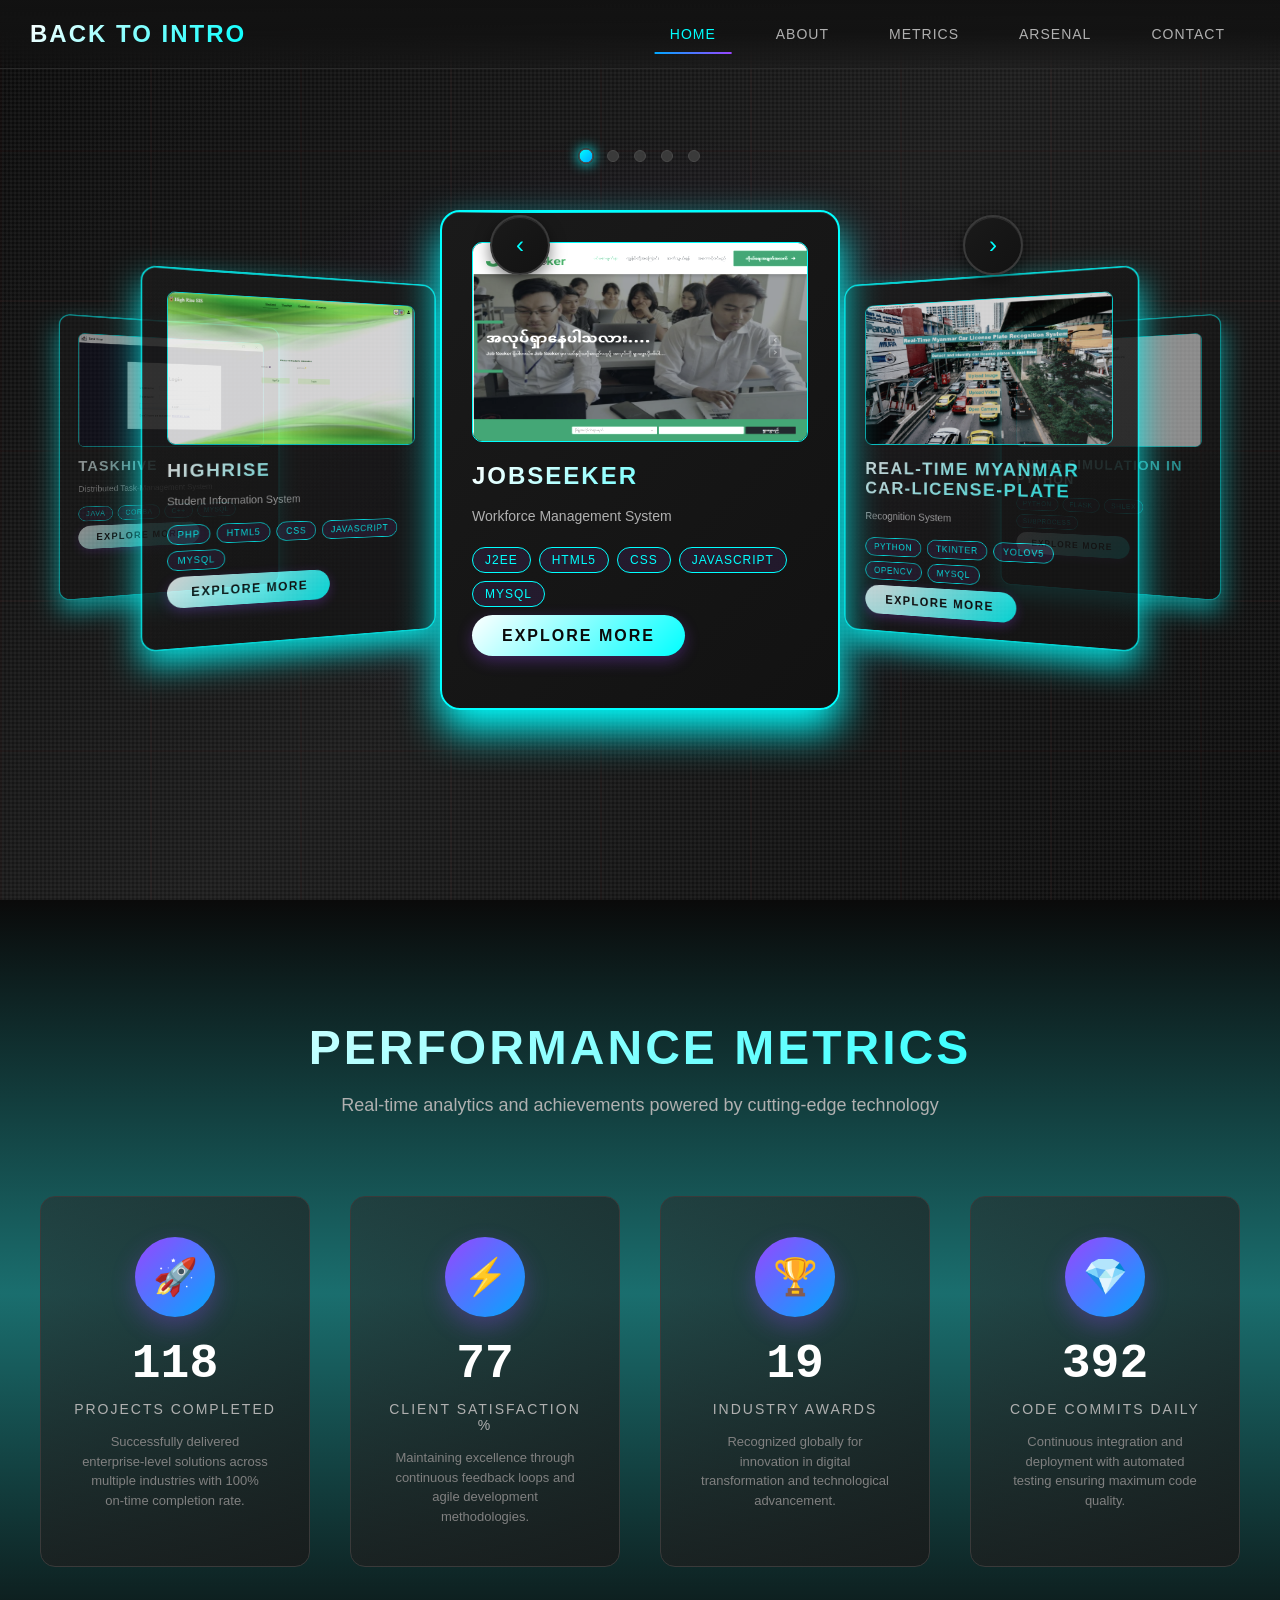
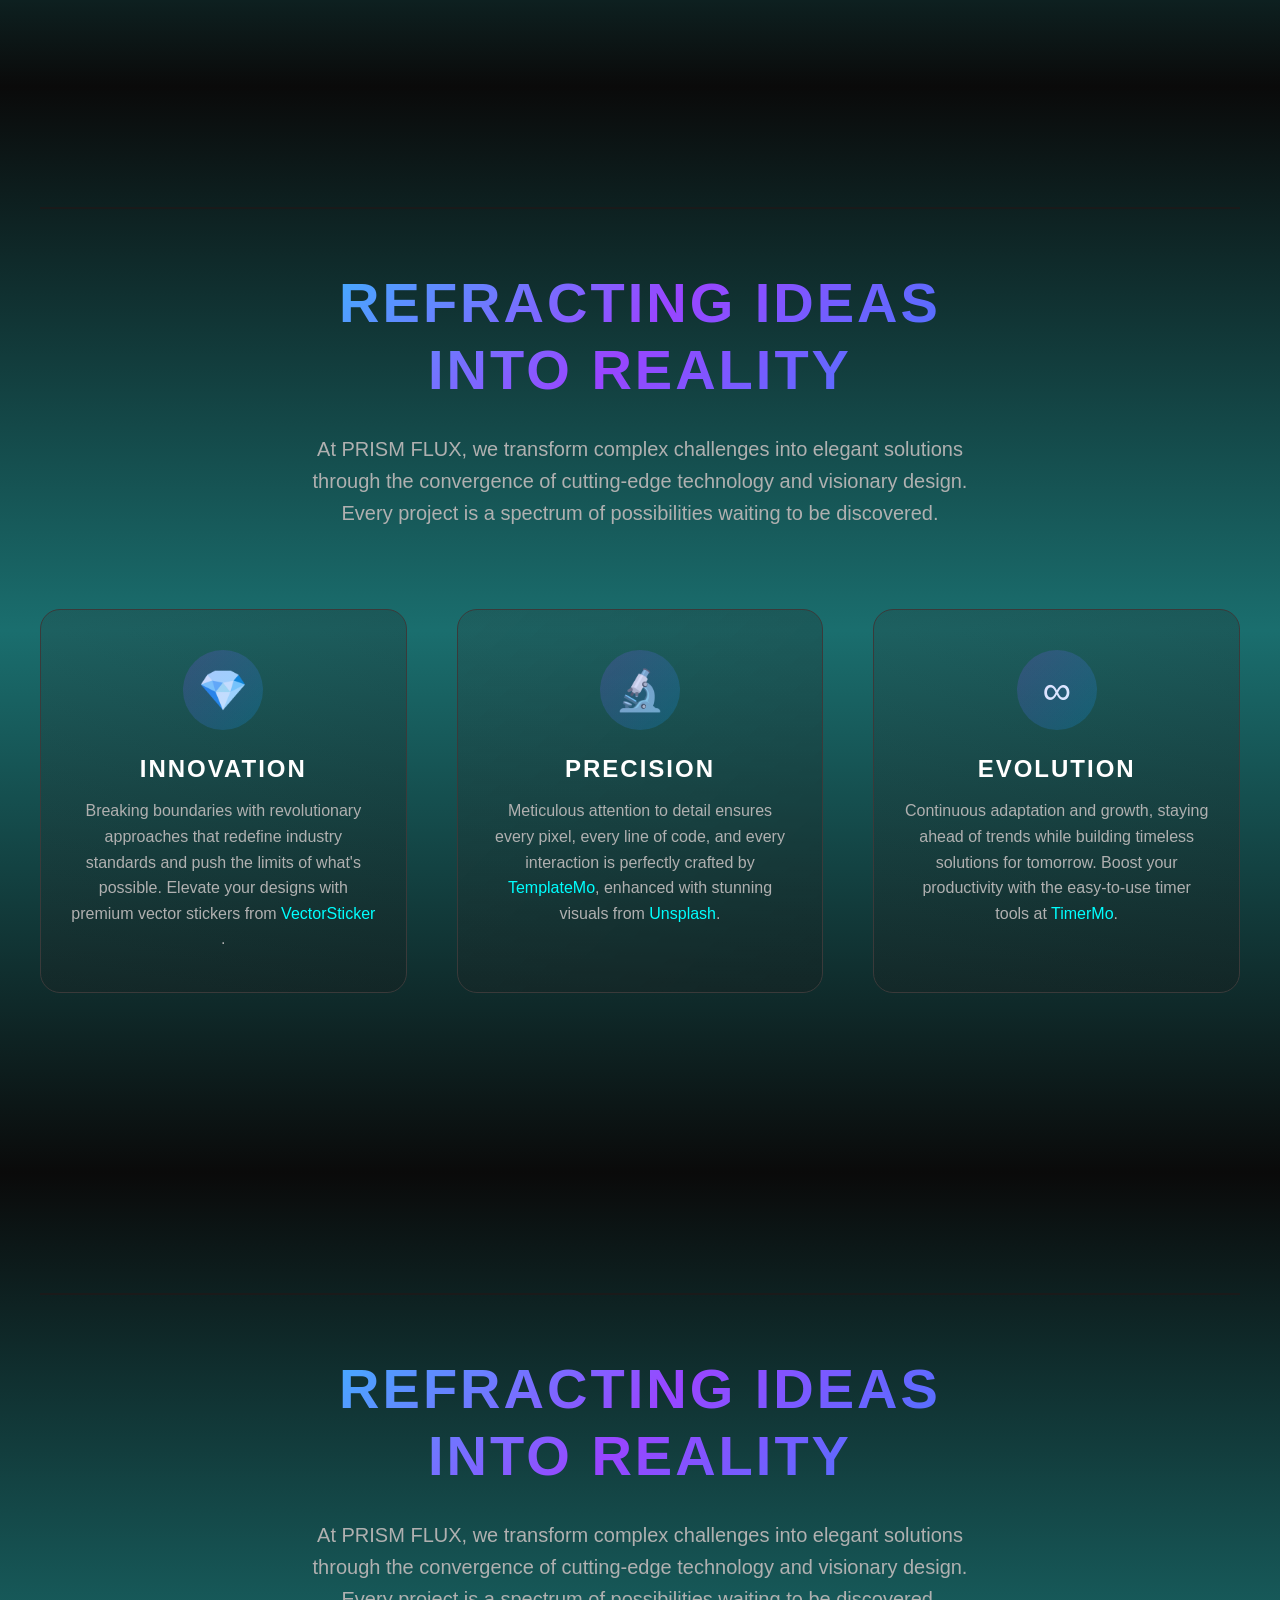
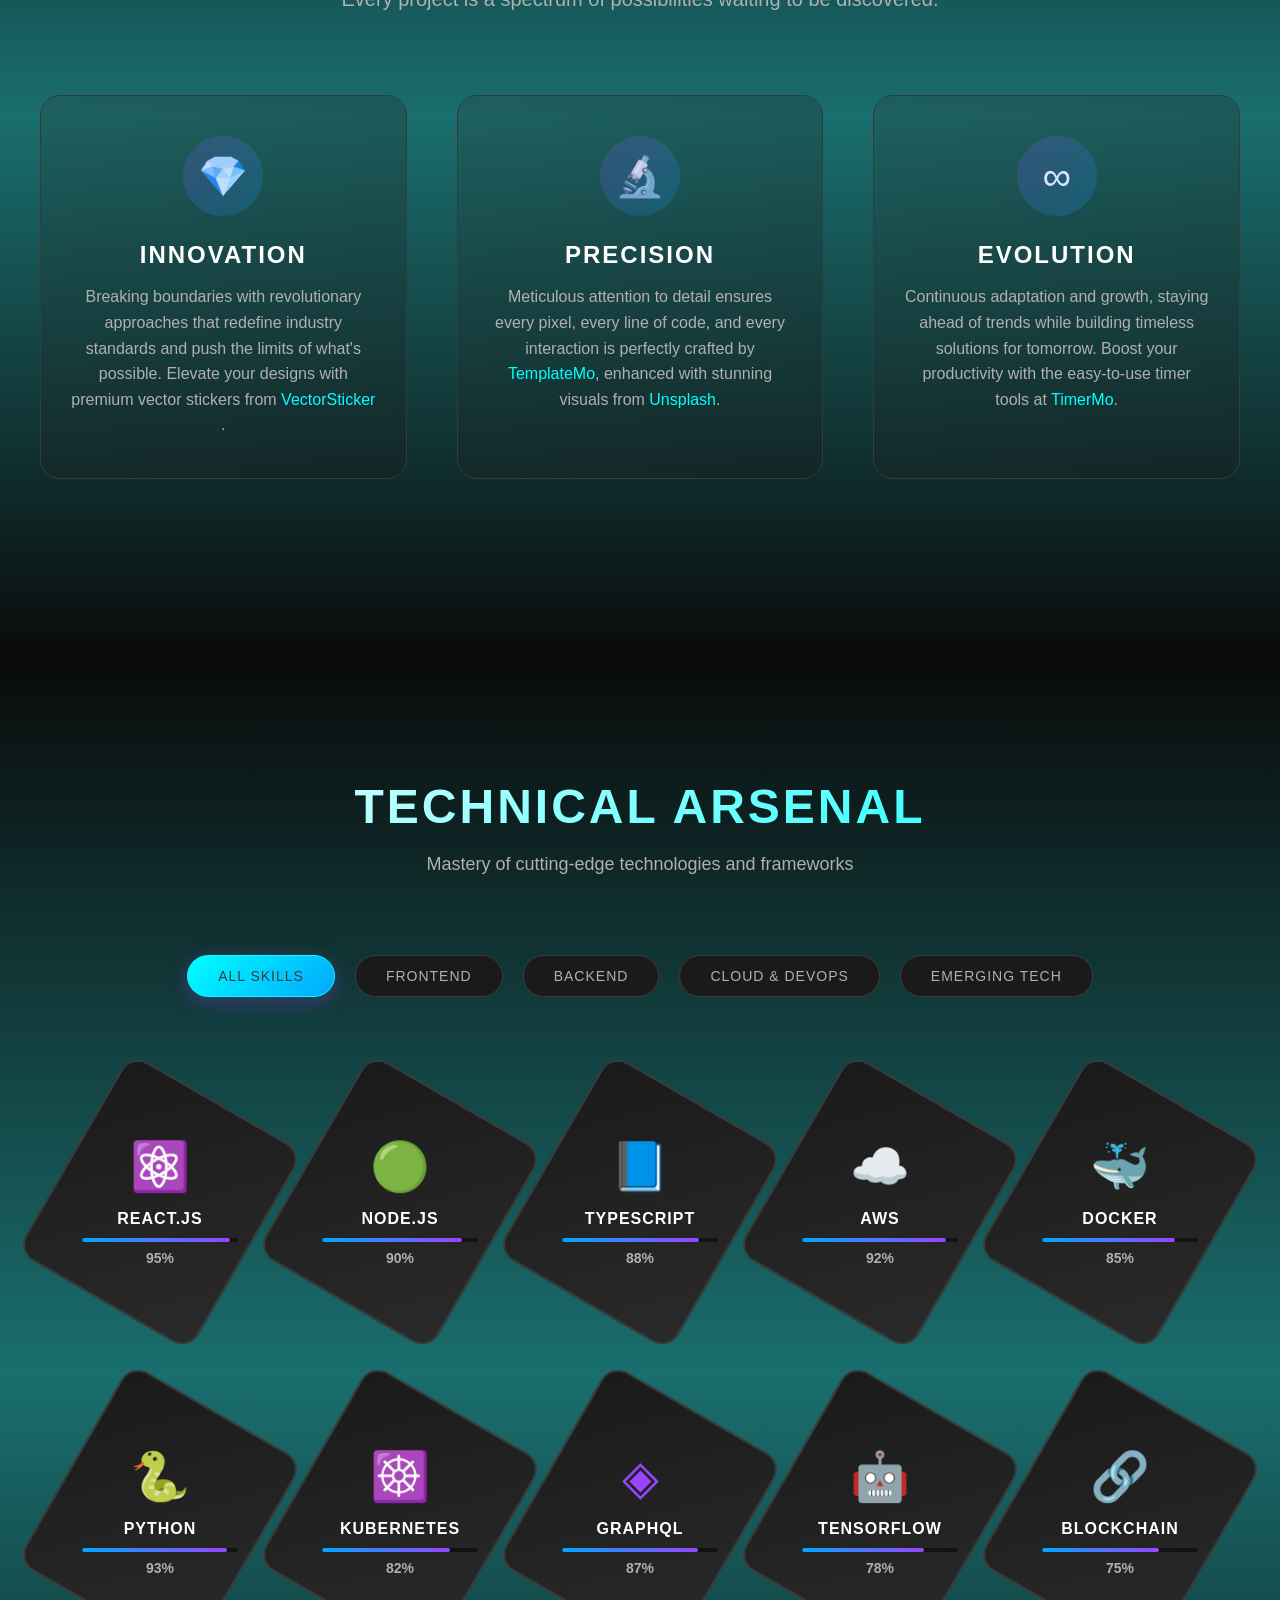
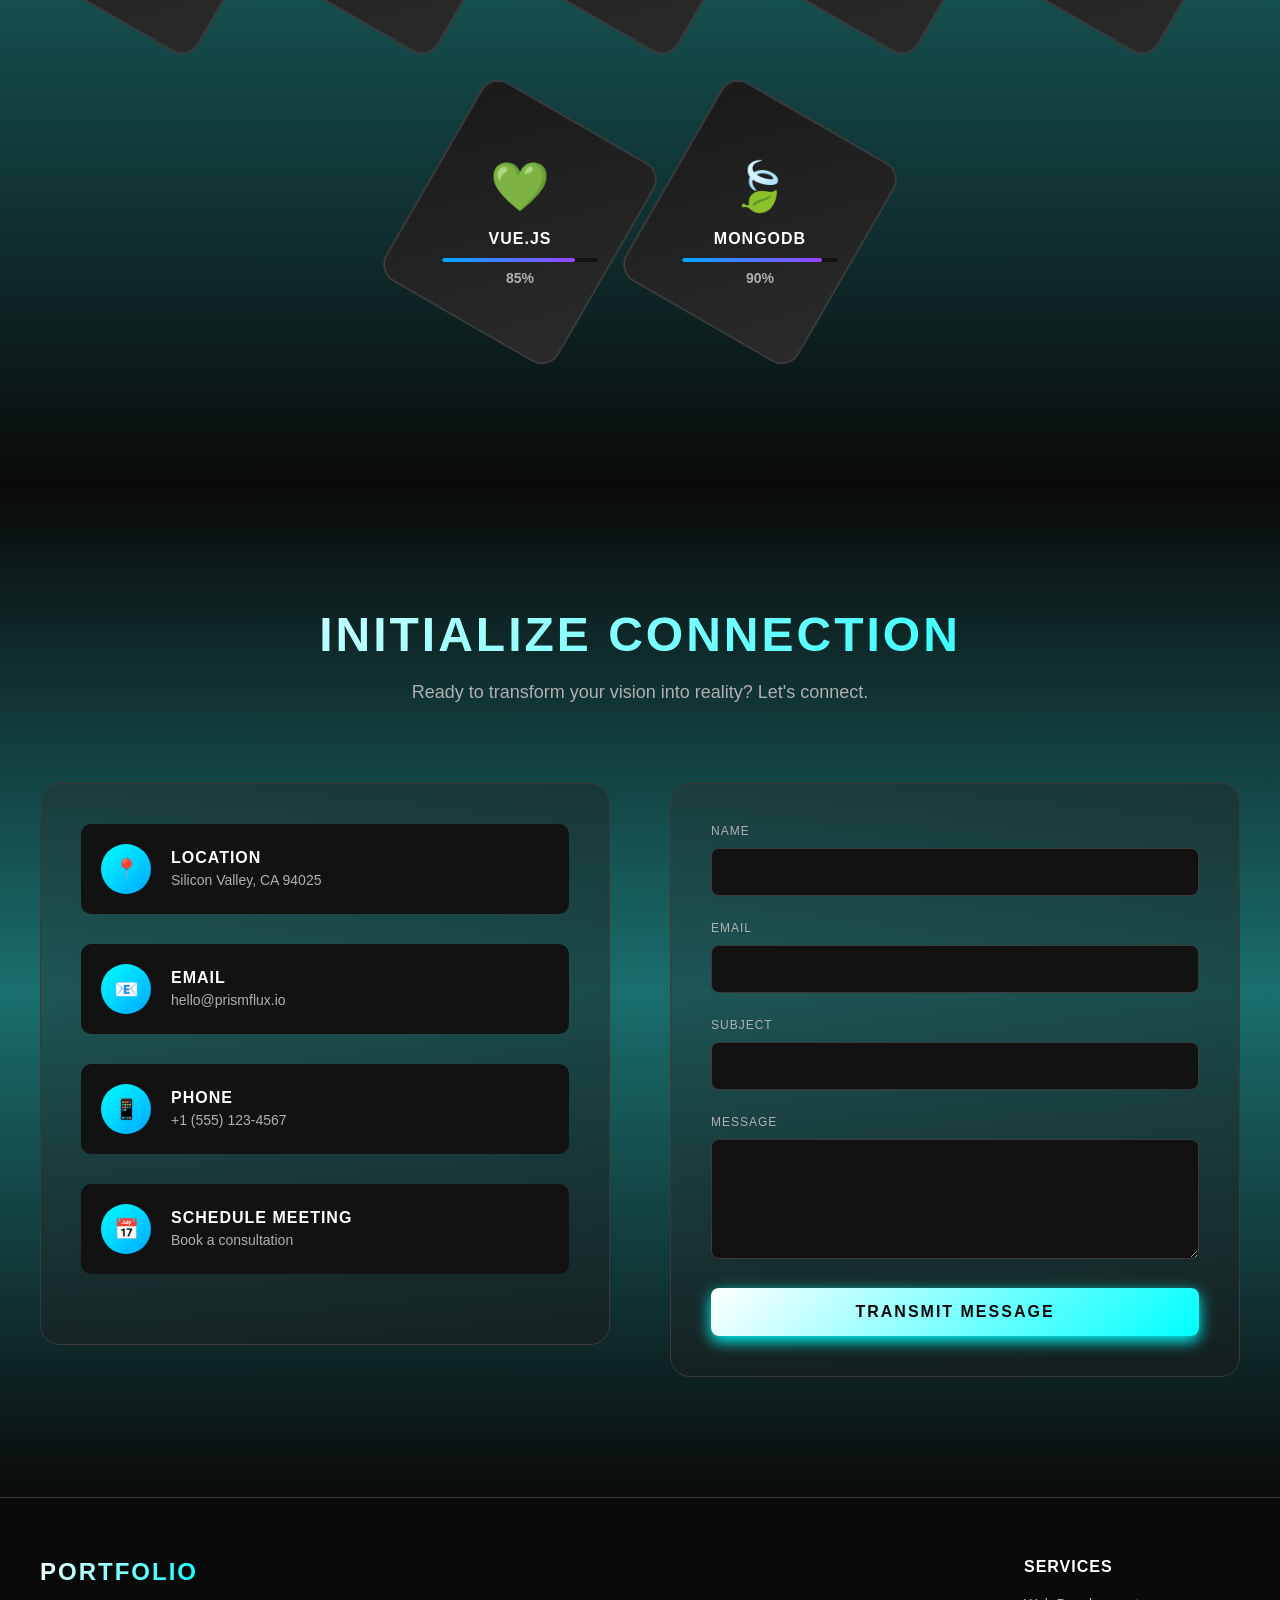
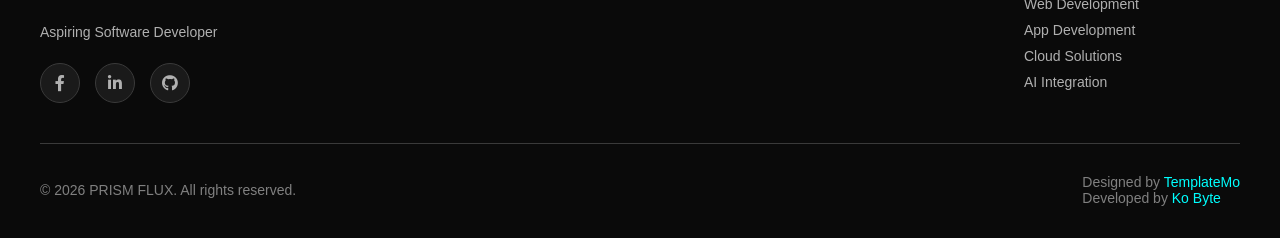
==== commit 4fdf23c9: "feat: added project section" ====
--- a/Pages/home.html
+++ b/Pages/home.html
@@ -5,6 +5,7 @@
     <meta name="viewport" content="width=device-width, initial-scale=1.0">
     <title>Zay Yar Min | Software Developer</title>
     <link rel="stylesheet" href="../css/templatemo-prism-flux.css">
+    <link href="https://cdnjs.cloudflare.com/ajax/libs/font-awesome/5.10.0/css/all.min.css" rel="stylesheet">
 
 <!-- 
 
@@ -23,7 +24,7 @@
                 <div class="prism-face"></div>
                 <div class="prism-face"></div>
             </div>
-            <div style="color: var(--accent-purple); font-size: 18px; text-transform: uppercase; letter-spacing: 3px;">Refracting Reality...</div>
+            <div style="color: var(--accent-cyan); font-size: 18px; text-transform: uppercase; letter-spacing: 3px;">Loading...</div>
         </div>
     </div>
 
@@ -74,6 +75,48 @@
         </div>
     </section>
 
+    
+
+    
+
+    <!-- Stats Section with Content -->
+    <section class="stats-section" id="stats">
+        <div class="section-header">
+            <h2 class="section-title">Performance Metrics</h2>
+            <p class="section-subtitle">Real-time analytics and achievements powered by cutting-edge technology</p>
+        </div>
+        
+        <div class="stats-grid">
+            <div class="stat-card">
+                <div class="stat-icon">🚀</div>
+                <div class="stat-number" data-target="150">150</div>
+                <div class="stat-label">Projects Completed</div>
+                <p class="stat-description">Successfully delivered enterprise-level solutions across multiple industries with 100% on-time completion rate.</p>
+            </div>
+            
+            <div class="stat-card">
+                <div class="stat-icon">⚡</div>
+                <div class="stat-number" data-target="99">0</div>
+                <div class="stat-label">Client Satisfaction %</div>
+                <p class="stat-description">Maintaining excellence through continuous feedback loops and agile development methodologies.</p>
+            </div>
+            
+            <div class="stat-card">
+                <div class="stat-icon">🏆</div>
+                <div class="stat-number" data-target="25">0</div>
+                <div class="stat-label">Industry Awards</div>
+                <p class="stat-description">Recognized globally for innovation in digital transformation and technological advancement.</p>
+            </div>
+            
+            <div class="stat-card">
+                <div class="stat-icon">💎</div>
+                <div class="stat-number" data-target="500">0</div>
+                <div class="stat-label">Code Commits Daily</div>
+                <p class="stat-description">Continuous integration and deployment with automated testing ensuring maximum code quality.</p>
+            </div>
+        </div>
+    </section>
+
     <!-- NEW: Prism Philosophy Section (About) -->
     <section class="philosophy-section" id="about">
         <div class="philosophy-container">
@@ -164,44 +207,6 @@
             
             <div class="philosophy-particles" id="particles">
                 <!-- Particles will be generated by JavaScript -->
-            </div>
-        </div>
-    </section>
-
-    <!-- Stats Section with Content -->
-    <section class="stats-section" id="stats">
-        <div class="section-header">
-            <h2 class="section-title">Performance Metrics</h2>
-            <p class="section-subtitle">Real-time analytics and achievements powered by cutting-edge technology</p>
-        </div>
-        
-        <div class="stats-grid">
-            <div class="stat-card">
-                <div class="stat-icon">🚀</div>
-                <div class="stat-number" data-target="150">0</div>
-                <div class="stat-label">Projects Completed</div>
-                <p class="stat-description">Successfully delivered enterprise-level solutions across multiple industries with 100% on-time completion rate.</p>
-            </div>
-            
-            <div class="stat-card">
-                <div class="stat-icon">⚡</div>
-                <div class="stat-number" data-target="99">0</div>
-                <div class="stat-label">Client Satisfaction %</div>
-                <p class="stat-description">Maintaining excellence through continuous feedback loops and agile development methodologies.</p>
-            </div>
-            
-            <div class="stat-card">
-                <div class="stat-icon">🏆</div>
-                <div class="stat-number" data-target="25">0</div>
-                <div class="stat-label">Industry Awards</div>
-                <p class="stat-description">Recognized globally for innovation in digital transformation and technological advancement.</p>
-            </div>
-            
-            <div class="stat-card">
-                <div class="stat-icon">💎</div>
-                <div class="stat-number" data-target="500">0</div>
-                <div class="stat-label">Code Commits Daily</div>
-                <p class="stat-description">Continuous integration and deployment with automated testing ensuring maximum code quality.</p>
             </div>
         </div>
     </section>
@@ -301,29 +306,53 @@
         <div class="footer-content">
             <div class="footer-brand">
                 <div class="footer-logo">
-                    <div class="logo-icon">
+                    <!-- <div class="logo-icon">
                         <div class="logo-prism">
                             <div class="prism-shape"></div>
                         </div>
-                    </div>
+                    </div> -->
                     <span class="logo-text">
-                        <span class="prism">PRISM</span>
-                        <span class="flux">FLUX</span>
+                        <span class="prism">PORTFOLIO</span>
                     </span>
                 </div>
                 <p class="footer-description">
-                    Refracting complex challenges into brilliant solutions through the convergence of art, science, and technology.
+                    Aspiring Software Developer 
                 </p>
                 <div class="footer-social">
-                    <a href="#" class="social-icon">f</a>
-                    <a href="#" class="social-icon">t</a>
-                    <a href="#" class="social-icon">in</a>
-                    <a href="#" class="social-icon">ig</a>
+                    <a href="https://www.facebook.com/share/1CQRUUiwof/" class="social-icon"><i class="fab fa-facebook-f"></i></a>
+                    <a href="https://www.linkedin.com/in/zay-yar-min-ko-byte-2383423b0" class="social-icon"><i class="fab fa-linkedin-in"></i></a>
+                    <a href="https://github.com/KoByte-25" class="social-icon"><i class="fab fa-github"></i></a>
                 </div>
             </div>
             
             <div class="footer-section">
-                <h4>Services</h4>
+                <h4>
+                    <!-- Services -->
+                </h4>
+                <div class="footer-links">
+                    <!-- <a href="#">Web Development</a>
+                    <a href="#">App Development</a>
+                    <a href="#">Cloud Solutions</a>
+                    <a href="#">AI Integration</a> -->
+                </div>
+            </div>
+            
+            <div class="footer-section">
+                <h4>
+                    <!-- Company -->
+                </h4>
+                <div class="footer-links">
+                    <!-- <a href="#">About Us</a>
+                    <a href="#">Our Team</a>
+                    <a href="#">Careers</a>
+                    <a href="#">Press Kit</a> -->
+                </div>
+            </div>
+            
+            <div class="footer-section">
+                <h4>
+                    Services
+                </h4>
                 <div class="footer-links">
                     <a href="#">Web Development</a>
                     <a href="#">App Development</a>
@@ -331,26 +360,6 @@
                     <a href="#">AI Integration</a>
                 </div>
             </div>
-            
-            <div class="footer-section">
-                <h4>Company</h4>
-                <div class="footer-links">
-                    <a href="#">About Us</a>
-                    <a href="#">Our Team</a>
-                    <a href="#">Careers</a>
-                    <a href="#">Press Kit</a>
-                </div>
-            </div>
-            
-            <div class="footer-section">
-                <h4>Resources</h4>
-                <div class="footer-links">
-                    <a href="#">Documentation</a>
-                    <a href="#">API Reference</a>
-                    <a href="#">Blog</a>
-                    <a href="#">Support</a>
-                </div>
-            </div>
         </div>
         
         <div class="footer-bottom">
@@ -359,6 +368,8 @@
             </div>
             <div class="footer-credits">
                 Designed by <a href="https://templatemo.com" rel="nofollow" target="_blank">TemplateMo</a>
+                <br>
+                Developed by <a href="https://www.facebook.com/share/1CQRUUiwof/" rel="nofollow" target="_blank">Ko Byte</a>
             </div>
         </div>
     </footer>
--- a/css/templatemo-prism-flux.css
+++ b/css/templatemo-prism-flux.css
@@ -372,7 +372,7 @@
 	align-items: center;
 	justify-content: center;
 	position: relative;
-	padding: 120px 20px 80px;
+	padding: 70px 20px 80px;
 	background: radial-gradient(ellipse at center,
 			rgba(153, 69, 255, 0.1) 0%,
 			transparent 50%);
@@ -410,13 +410,13 @@
 	width: 100%;
 	height: 100%;
 	background: linear-gradient(135deg, var(--carbon-medium), var(--carbon-dark));
-	border: 2px solid var(--metal-dark);
+	border: 2px solid var(--accent-cyan);
 	border-radius: 20px;
 	padding: 30px;
 	position: relative;
 	overflow: hidden;
 	box-shadow:
-		0 20px 40px rgba(0, 0, 0, 0.8),
+		0 20px 40px var(--accent-cyan),
 		inset 0 1px 0 rgba(255, 255, 255, 0.1);
 }
 
@@ -429,7 +429,7 @@
 	height: 1px;
 	background: linear-gradient(90deg,
 			transparent,
-			rgba(255, 255, 255, 0.5),
+			var(--accent-cyan) 20%,
 			transparent);
 	animation: scanline 3s linear infinite;
 }
@@ -462,13 +462,13 @@
 	margin-bottom: 20px;
 	overflow: hidden;
 	position: relative;
-	border: 1px solid var(--metal-dark);
+	border: 1px solid var(--accent-cyan);
 }
 
 .card-image img {
 	width: 100%;
 	height: 100%;
-	object-fit: cover;
+	object-fit: fill;
 	filter: grayscale(50%) contrast(1.2);
 	transition: all 0.5s ease;
 }
@@ -484,7 +484,7 @@
 	margin-bottom: 15px;
 	text-transform: uppercase;
 	letter-spacing: 2px;
-	background: linear-gradient(135deg, var(--text-primary), var(--accent-purple));
+	background: linear-gradient(135deg, var(--text-primary), var(--accent-cyan));
 	-webkit-background-clip: text;
 	-webkit-text-fill-color: transparent;
 	background-clip: text;
@@ -507,22 +507,23 @@
 .tech-badge {
 	padding: 5px 12px;
 	background: rgba(153, 69, 255, 0.1);
-	border: 1px solid var(--accent-purple);
+	border: 1px solid var(--accent-cyan);
 	border-radius: 20px;
 	font-size: 12px;
-	color: var(--accent-purple);
+	color: var(--accent-cyan);
 	text-transform: uppercase;
 	letter-spacing: 1px;
 }
 
 .card-cta {
 	padding: 12px 30px;
-	background: linear-gradient(135deg, var(--accent-purple), var(--accent-blue));
+	background: linear-gradient(135deg, var(--text-primary), var(--accent-cyan));
 	border: none;
 	border-radius: 30px;
-	color: var(--text-primary);
+	color: var(--primary-black);
 	font-weight: 700;
 	text-transform: uppercase;
+	text-decoration: none;
 	letter-spacing: 2px;
 	cursor: pointer;
 	transition: all 0.3s ease;
@@ -531,14 +532,13 @@
 
 .card-cta:hover {
 	transform: translateY(-2px);
-	box-shadow: 0 8px 25px rgba(153, 69, 255, 0.5);
+	box-shadow: 0 8px 25px var(--accent-cyan);
 }
 
 /* Carousel Controls */
 .carousel-controls {
 	position: absolute;
-	bottom: -70px;
-	left: 50%;
+	top: 70px;
 	transform: translateX(-50%);
 	display: flex;
 	gap: 20px;
@@ -551,7 +551,7 @@
 	background: linear-gradient(135deg, var(--carbon-medium), var(--carbon-dark));
 	border: 2px solid var(--metal-dark);
 	border-radius: 50%;
-	color: var(--accent-purple);
+	color: var(--accent-cyan);
 	font-size: 24px;
 	cursor: pointer;
 	transition: all 0.3s ease;
@@ -563,10 +563,32 @@
 		inset 0 1px 0 rgba(255, 255, 255, 0.1);
 }
 
+#prevBtn {
+	position: absolute;
+	top: 25px;
+	left: 500px;
+	transform: translateX(-50%);
+	display: flex;
+	gap: 20px;
+	z-index: 100;
+}
+
+#nextBtn {
+	position: absolute;
+	top: 25px;
+	left: 973px;
+	transform: translateX(-50%);
+	display: flex;
+	gap: 20px;
+	z-index: 100;
+}
+
+
+
 .carousel-btn:hover {
-	border-color: var(--accent-purple);
+	border-color: var(--accent-cyan);
 	box-shadow:
-		0 8px 25px rgba(153, 69, 255, 0.3),
+		0 8px 25px var(--accent-cyan),
 		inset 0 1px 0 rgba(255, 255, 255, 0.2);
 	transform: scale(1.1);
 }
@@ -592,8 +614,8 @@
 }
 
 .indicator.active {
-	background: linear-gradient(135deg, var(--accent-purple), var(--accent-blue));
-	box-shadow: 0 0 10px rgba(153, 69, 255, 0.5);
+	background: linear-gradient(135deg, var(--accent-cyan), var(--accent-blue));
+	box-shadow: 0 0 10px var(--accent-cyan);
 	transform: scale(1.3);
 }
 
@@ -602,7 +624,7 @@
 	padding: 120px 30px;
 	background: linear-gradient(180deg,
 			var(--primary-black) 0%,
-			rgba(153, 69, 255, 0.9) 50%,
+			#1a6e6e 50%,
 			var(--primary-black) 100%);
 	position: relative;
 	overflow: hidden;
@@ -735,8 +757,8 @@
 
 .pillar:hover {
 	transform: translateY(-10px);
-	border-color: var(--accent-purple);
-	box-shadow: 0 20px 40px rgba(153, 69, 255, 0.2);
+	border-color: var(--accent-cyan);
+	box-shadow: 0 20px 40px var(--accent-cyan);
 	background: linear-gradient(135deg,
 			rgba(153, 69, 255, 0.05),
 			rgba(26, 26, 26, 0.3));
@@ -864,7 +886,7 @@
 	padding: 120px 30px;
 	background: linear-gradient(180deg,
 			var(--primary-black) 0%,
-			var(--carbon-dark) 50%,
+			#1a6e6e 50%,
 			var(--primary-black) 100%);
 	position: relative;
 }
@@ -920,8 +942,8 @@
 
 .stat-card:hover {
 	transform: translateY(-5px);
-	border-color: var(--accent-purple);
-	box-shadow: 0 15px 35px rgba(153, 69, 255, 0.2);
+	border-color: var(--accent-cyan);
+	box-shadow: 0 15px 35px var(--accent-cyan);
 }
 
 .stat-icon {
@@ -964,7 +986,10 @@
 /* Enhanced Skills Section - Technical Arsenal */
 .skills-section {
 	padding: 120px 30px;
-	background: var(--carbon-dark);
+	background: linear-gradient(180deg,
+			var(--primary-black) 0%,
+			#1a6e6e 50%,
+			var(--primary-black) 100%);
 	position: relative;
 	overflow: hidden;
 }
@@ -985,7 +1010,7 @@
 	text-transform: uppercase;
 	letter-spacing: 3px;
 	margin-bottom: 20px;
-	background: linear-gradient(135deg, var(--text-primary), var(--accent-purple));
+	background: linear-gradient(135deg, var(--text-primary), var(--accent-cyan));
 	-webkit-background-clip: text;
 	-webkit-text-fill-color: transparent;
 	background-clip: text;
@@ -1032,8 +1057,8 @@
 }
 
 .skill-hexagon:hover .hexagon-inner {
-	border-color: var(--accent-purple);
-	box-shadow: 0 0 30px rgba(153, 69, 255, 0.5);
+	border-color: var(--accent-cyan);
+	box-shadow: 0 0 30px var(--accent-cyan);
 }
 
 .hexagon-content {
@@ -1133,14 +1158,14 @@
 
 .category-tab:hover {
 	background: rgba(153, 69, 255, 0.1);
-	border-color: var(--accent-purple);
+	border-color: var(--accent-cyan);
 	color: var(--text-primary);
 }
 
 .category-tab.active {
-	background: linear-gradient(135deg, var(--accent-purple), var(--accent-blue));
-	border-color: var(--accent-purple);
-	color: var(--text-primary);
+	background: linear-gradient(135deg, var(--accent-cyan), var(--accent-blue));
+	border-color: var(--accent-cyan);
+	color: var(--metal-dark);
 	box-shadow: 0 5px 20px rgba(153, 69, 255, 0.3);
 }
 
@@ -1148,7 +1173,8 @@
 .contact-section {
 	padding: 120px 30px;
 	background: linear-gradient(180deg,
-			var(--carbon-dark) 0%,
+			var(--primary-black) 0%,
+			#1a6e6e 50%,
 			var(--primary-black) 100%);
 	position: relative;
 }
@@ -1205,8 +1231,8 @@
 
 .info-item:hover {
 	transform: translateX(10px);
-	background: rgba(153, 69, 255, 0.1);
-	box-shadow: 0 5px 20px rgba(153, 69, 255, 0.2);
+	background: var(--accent-cyan);
+	box-shadow: 0 5px 20px var(--accent-cyan);
 }
 
 a.info-item {
@@ -1217,7 +1243,7 @@
 .info-icon {
 	width: 50px;
 	height: 50px;
-	background: linear-gradient(135deg, var(--accent-purple), var(--accent-blue));
+	background: linear-gradient(135deg, var(--accent-cyan), var(--accent-blue));
 	border-radius: 50%;
 	display: flex;
 	align-items: center;
@@ -1231,7 +1257,7 @@
 
 .info-item:hover .info-icon {
 	transform: scale(1.1) rotate(10deg);
-	box-shadow: 0 8px 25px rgba(153, 69, 255, 0.4);
+	box-shadow: 0 8px 25px var(--accent-cyan);
 }
 
 .info-text h4 {
@@ -1244,7 +1270,7 @@
 }
 
 .info-item:hover .info-text h4 {
-	color: var(--accent-cyan);
+	color: var(--metal-dark);
 }
 
 .info-text p {
@@ -1254,7 +1280,7 @@
 }
 
 .info-item:hover .info-text p {
-	color: var(--text-primary);
+	color: var(--metal-dark);
 }
 
 /* Add external link indicator for clickable items */
@@ -1306,8 +1332,8 @@
 .form-group input:focus,
 .form-group textarea:focus {
 	outline: none;
-	border-color: var(--accent-purple);
-	box-shadow: 0 0 10px rgba(153, 69, 255, 0.2);
+	border-color: var(--accent-cyan);
+	box-shadow: 0 0 10px var(--accent-cyan);
 }
 
 .form-group textarea {
@@ -1318,22 +1344,22 @@
 .submit-btn {
 	width: 100%;
 	padding: 15px;
-	background: linear-gradient(135deg, var(--accent-purple), var(--accent-blue));
+	background: linear-gradient(135deg, var(--text-primary), var(--accent-cyan));
 	border: none;
 	border-radius: 8px;
-	color: var(--text-primary);
+	color: var(--primary-black);
 	font-size: 16px;
 	font-weight: 700;
 	text-transform: uppercase;
 	letter-spacing: 2px;
 	cursor: pointer;
 	transition: all 0.3s ease;
-	box-shadow: 0 5px 15px rgba(153, 69, 255, 0.3);
+	box-shadow: 0 5px 15px var(--accent-cyan);
 }
 
 .submit-btn:hover {
 	transform: translateY(-3px);
-	box-shadow: 0 8px 25px rgba(153, 69, 255, 0.5);
+	box-shadow: 0 8px 25px var(--accent-cyan);
 }
 
 /* Footer */
@@ -1391,11 +1417,11 @@
 }
 
 .social-icon:hover {
-	background: linear-gradient(135deg, var(--accent-purple), var(--accent-blue));
-	border-color: var(--accent-purple);
-	color: var(--text-primary);
+	background: linear-gradient(135deg, var(--accent-cyan), var(--accent-blue));
+	border-color: var(--accent-cyan);
+	color: var(--metal-dark);
 	transform: translateY(-3px);
-	box-shadow: 0 5px 15px rgba(153, 69, 255, 0.3);
+	box-shadow: 0 5px 15px var(--accent-cyan);
 }
 
 .footer-section h4 {
@@ -1420,7 +1446,7 @@
 }
 
 .footer-links a:hover {
-	color: var(--accent-purple);
+	color: var(--accent-cyan);
 	padding-left: 10px;
 }
 
@@ -1445,7 +1471,7 @@
 }
 
 .footer-credits a {
-	color: var(--accent-purple);
+	color: var(--accent-cyan);
 	text-decoration: none;
 }
 
@@ -1453,6 +1479,15 @@
 	text-decoration: underline;
 }
 
+.repoLinks{
+	color: var(--text-primary);
+	text-decoration: none;
+}
+
+.repoLinks:hover{
+	color: var(--accent-cyan);
+	text-decoration: underline;
+}
 /* Responsive Design */
 @media (max-width: 1024px) {
 	.carousel-item {
@@ -1461,7 +1496,17 @@
 	}
 
 	.carousel-controls {
-		bottom: -60px;
+		top: 70px;
+	}
+
+	#prevBtn {
+		top: 25px;
+		left: 500px;
+	}
+
+	#nextBtn {
+		top: 25px;
+		left: 973px;
 	}
 
 	.card-image {
@@ -1489,7 +1534,7 @@
 	}
 }
 
-@media (max-width: 768px) {
+@media (max-width: 900px) {
 	.menu-toggle {
 		display: flex;
 	}
@@ -1527,6 +1572,16 @@
 		height: 460px;
 	}
 
+	#prevBtn {
+		top: 60px;
+		left: 95px;
+	}
+
+	#nextBtn {
+		top: 60px;
+		left: 455px;
+	}
+
 	.carousel-item .card {
 		padding: 20px;
 	}
@@ -1568,7 +1623,7 @@
 	}
 
 	.carousel-controls {
-		bottom: -60px;
+		top: 50px;
 		gap: 15px;
 	}
 
@@ -1578,6 +1633,7 @@
 		font-size: 20px;
 	}
 
+
 	.carousel-indicators {
 		top: 20px;
 		gap: 12px;
@@ -1624,4 +1680,152 @@
 		gap: 20px;
 		text-align: center;
 	}
+}
+
+@media (max-width: 600px) {
+	.menu-toggle {
+		display: flex;
+	}
+
+	.nav-menu {
+		position: fixed;
+		left: -100%;
+		top: 85px;
+		flex-direction: column;
+		background: rgba(18, 18, 18, 0.98);
+		width: 100%;
+		text-align: center;
+		transition: 0.3s;
+		padding: 40px 0;
+		border-bottom: 1px solid var(--metal-dark);
+		gap: 0;
+	}
+
+	.nav-menu li {
+		margin: 15px 0;
+	}
+
+	.nav-menu a {
+		display: block;
+		padding: 15px 30px;
+		font-size: 16px;
+	}
+
+	.nav-menu.active {
+		left: 0;
+	}
+
+	.carousel-item {
+		width: 300px;
+		height: 460px;
+	}
+
+	#prevBtn {
+		top: 0;
+		left: 130px;
+	}
+
+	#nextBtn {
+		top: 0;
+		left: 190px;
+	}
+
+	.carousel-item .card {
+		padding: 20px;
+	}
+
+	.card-image {
+		height: 150px;
+		margin-bottom: 15px;
+	}
+
+	.card-title {
+		font-size: 20px;
+		margin-bottom: 12px;
+	}
+
+	.card-description {
+		font-size: 13px;
+		margin-bottom: 15px;
+	}
+
+	.card-tech {
+		margin-bottom: 15px;
+		gap: 6px;
+	}
+
+	.tech-badge {
+		padding: 4px 10px;
+		font-size: 11px;
+	}
+
+	.card-number {
+		font-size: 50px;
+		top: 15px;
+		right: 20px;
+	}
+
+	.card-cta {
+		padding: 10px 25px;
+		font-size: 14px;
+	}
+
+	.carousel-controls {
+		top: 50px;
+		gap: 15px;
+	}
+
+	.carousel-btn {
+		width: 50px;
+		height: 50px;
+		font-size: 20px;
+	}
+
+
+	.carousel-indicators {
+		top: 20px;
+		gap: 12px;
+	}
+
+	.indicator {
+		width: 10px;
+		height: 10px;
+	}
+
+	.philosophy-headline {
+		font-size: 36px;
+	}
+
+	.section-title {
+		font-size: 32px;
+	}
+
+	.stats-grid {
+		grid-template-columns: 1fr;
+	}
+
+	.skill-hexagon {
+		width: 150px;
+		height: 170px;
+		margin: 20px 5px;
+	}
+
+	.skill-icon-hex {
+		font-size: 36px;
+	}
+
+	.skill-name-hex {
+		font-size: 14px;
+	}
+
+	.footer-content {
+		grid-template-columns: 1fr;
+		text-align: center;
+	}
+
+	.footer-bottom {
+		flex-direction: column;
+		gap: 20px;
+		text-align: center;
+	}
 }
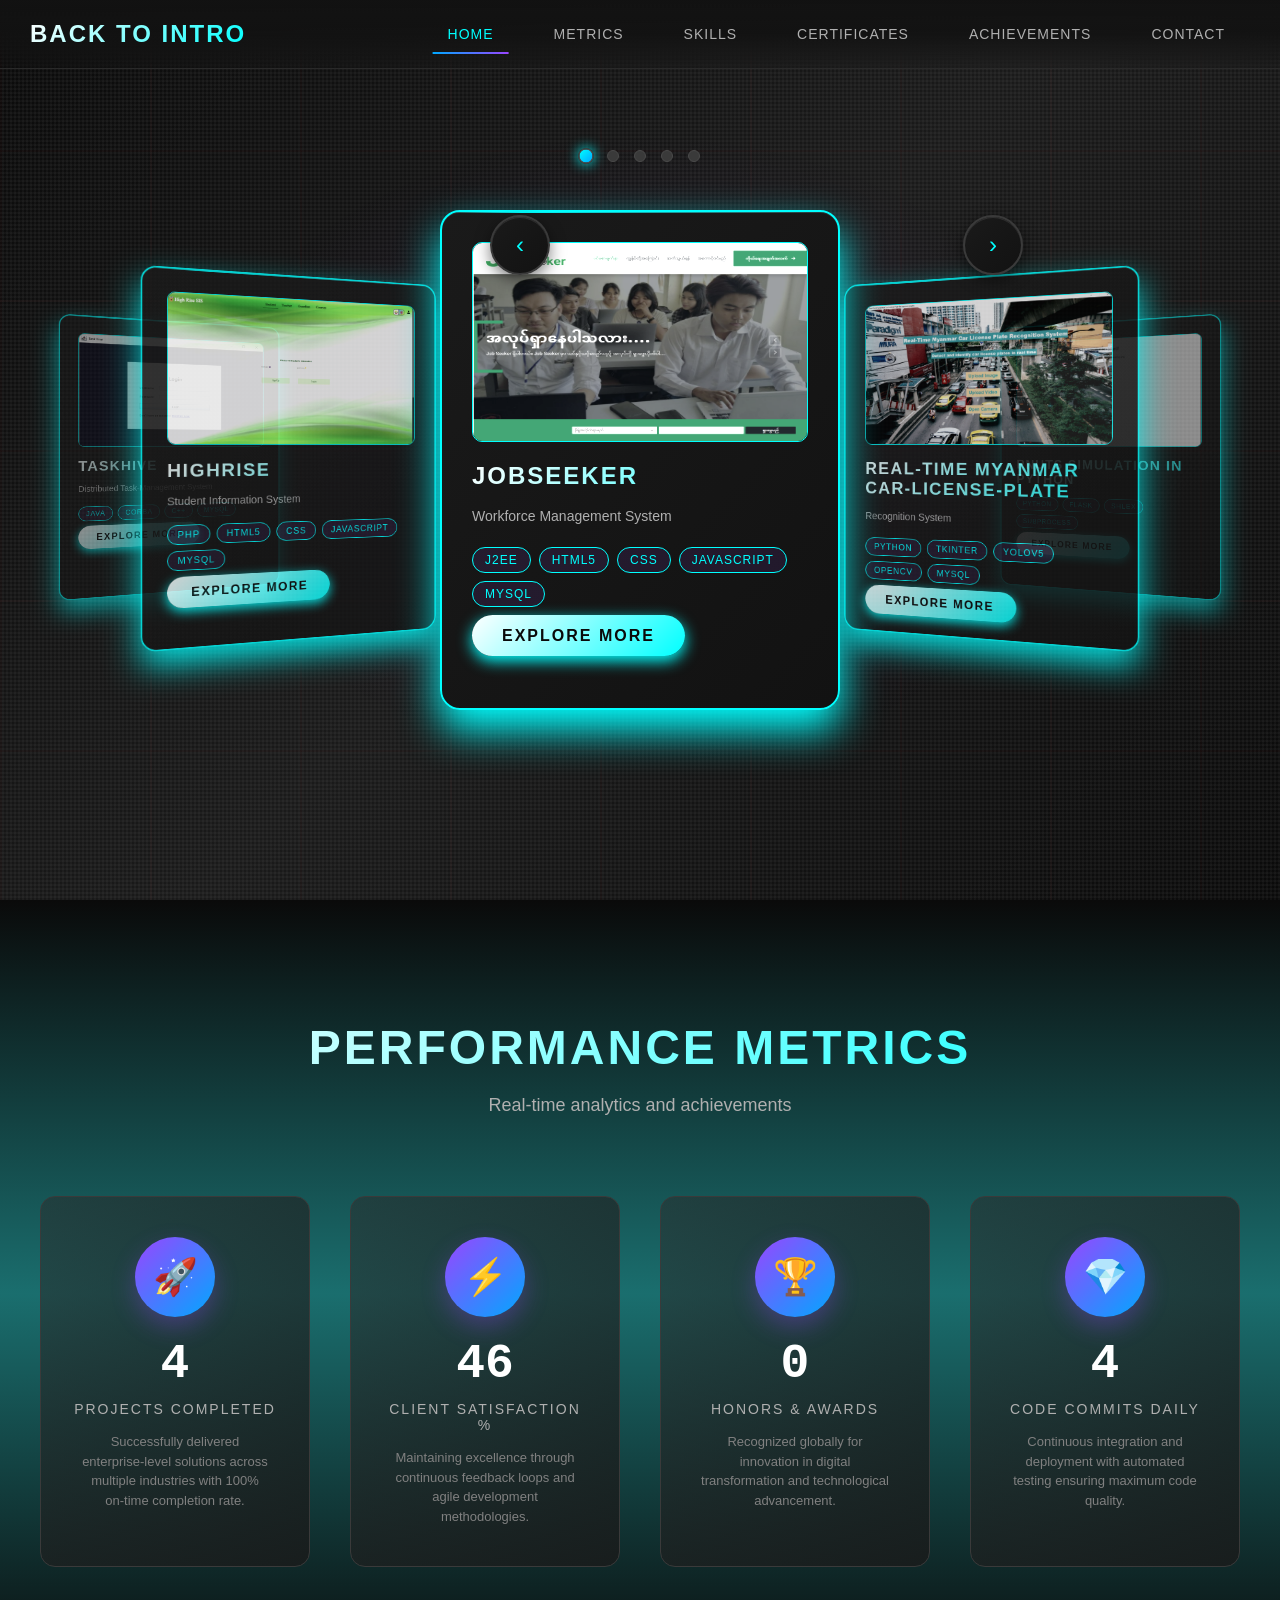
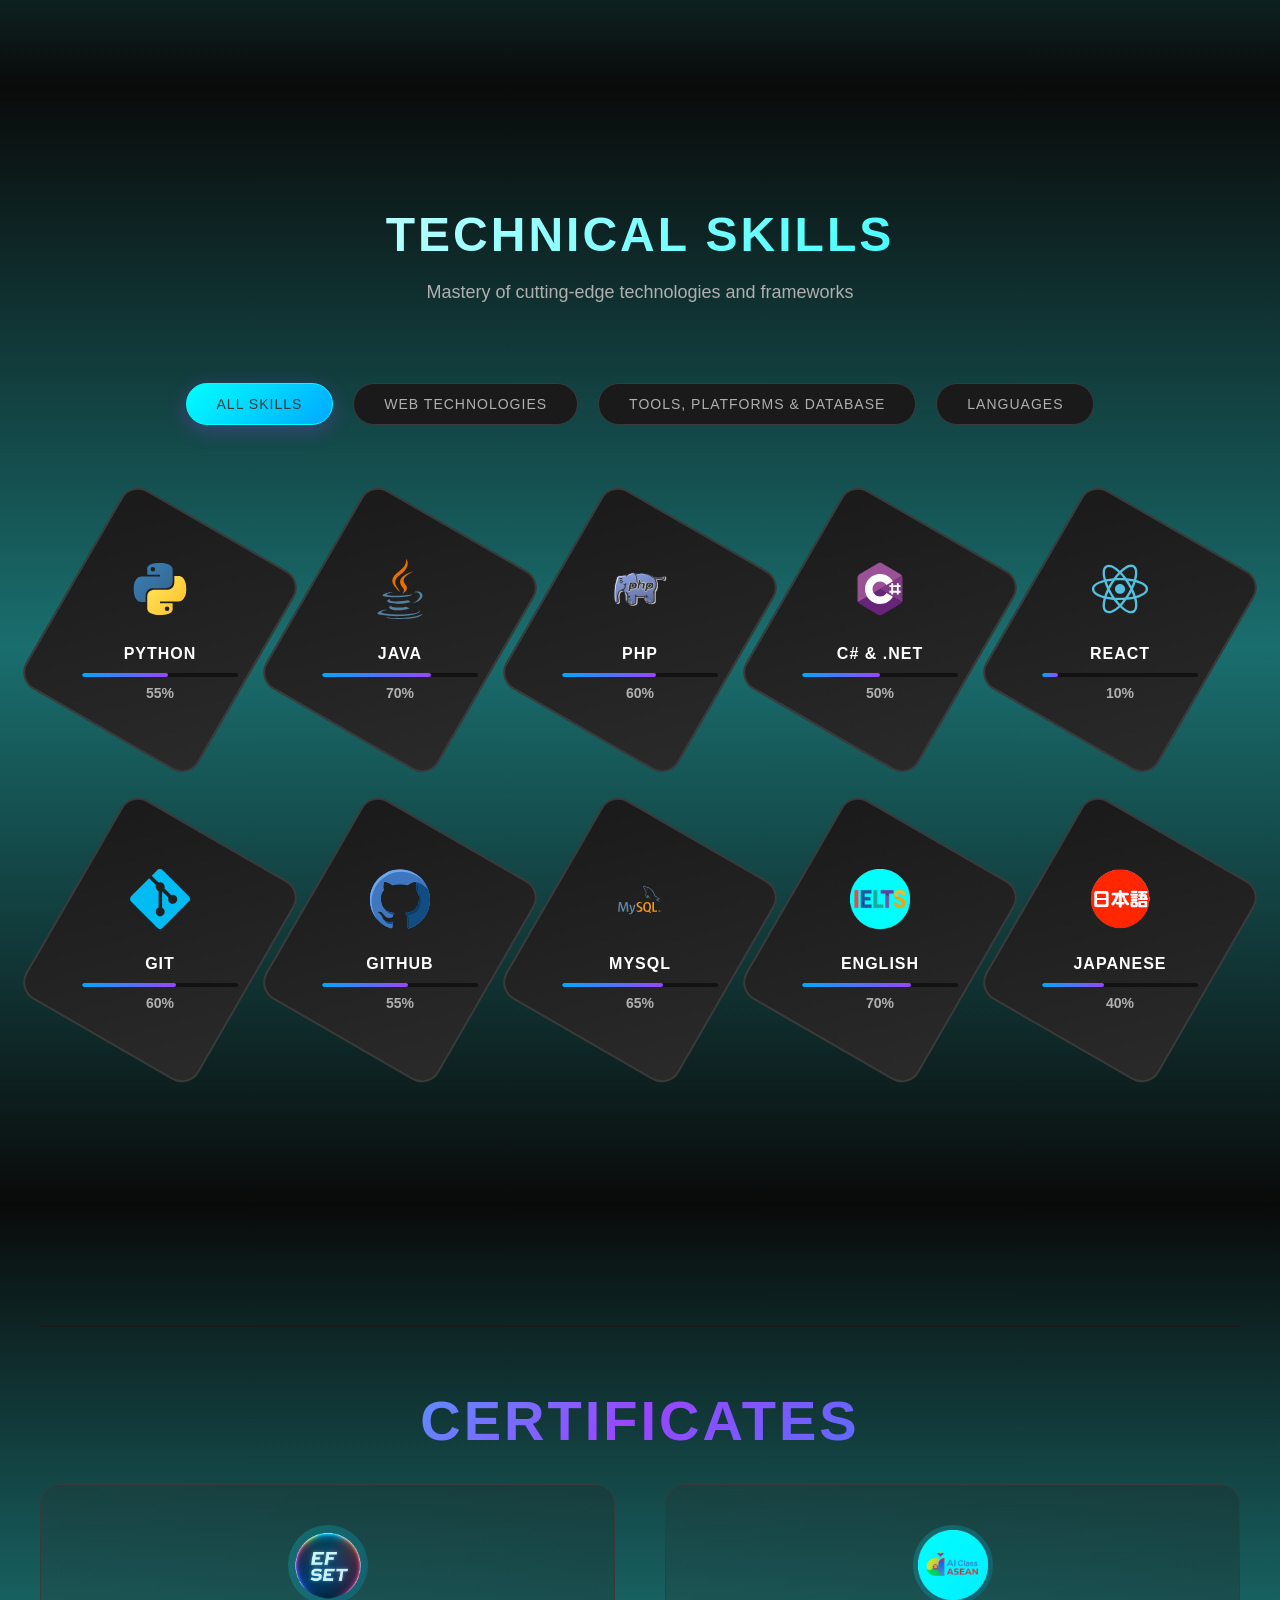
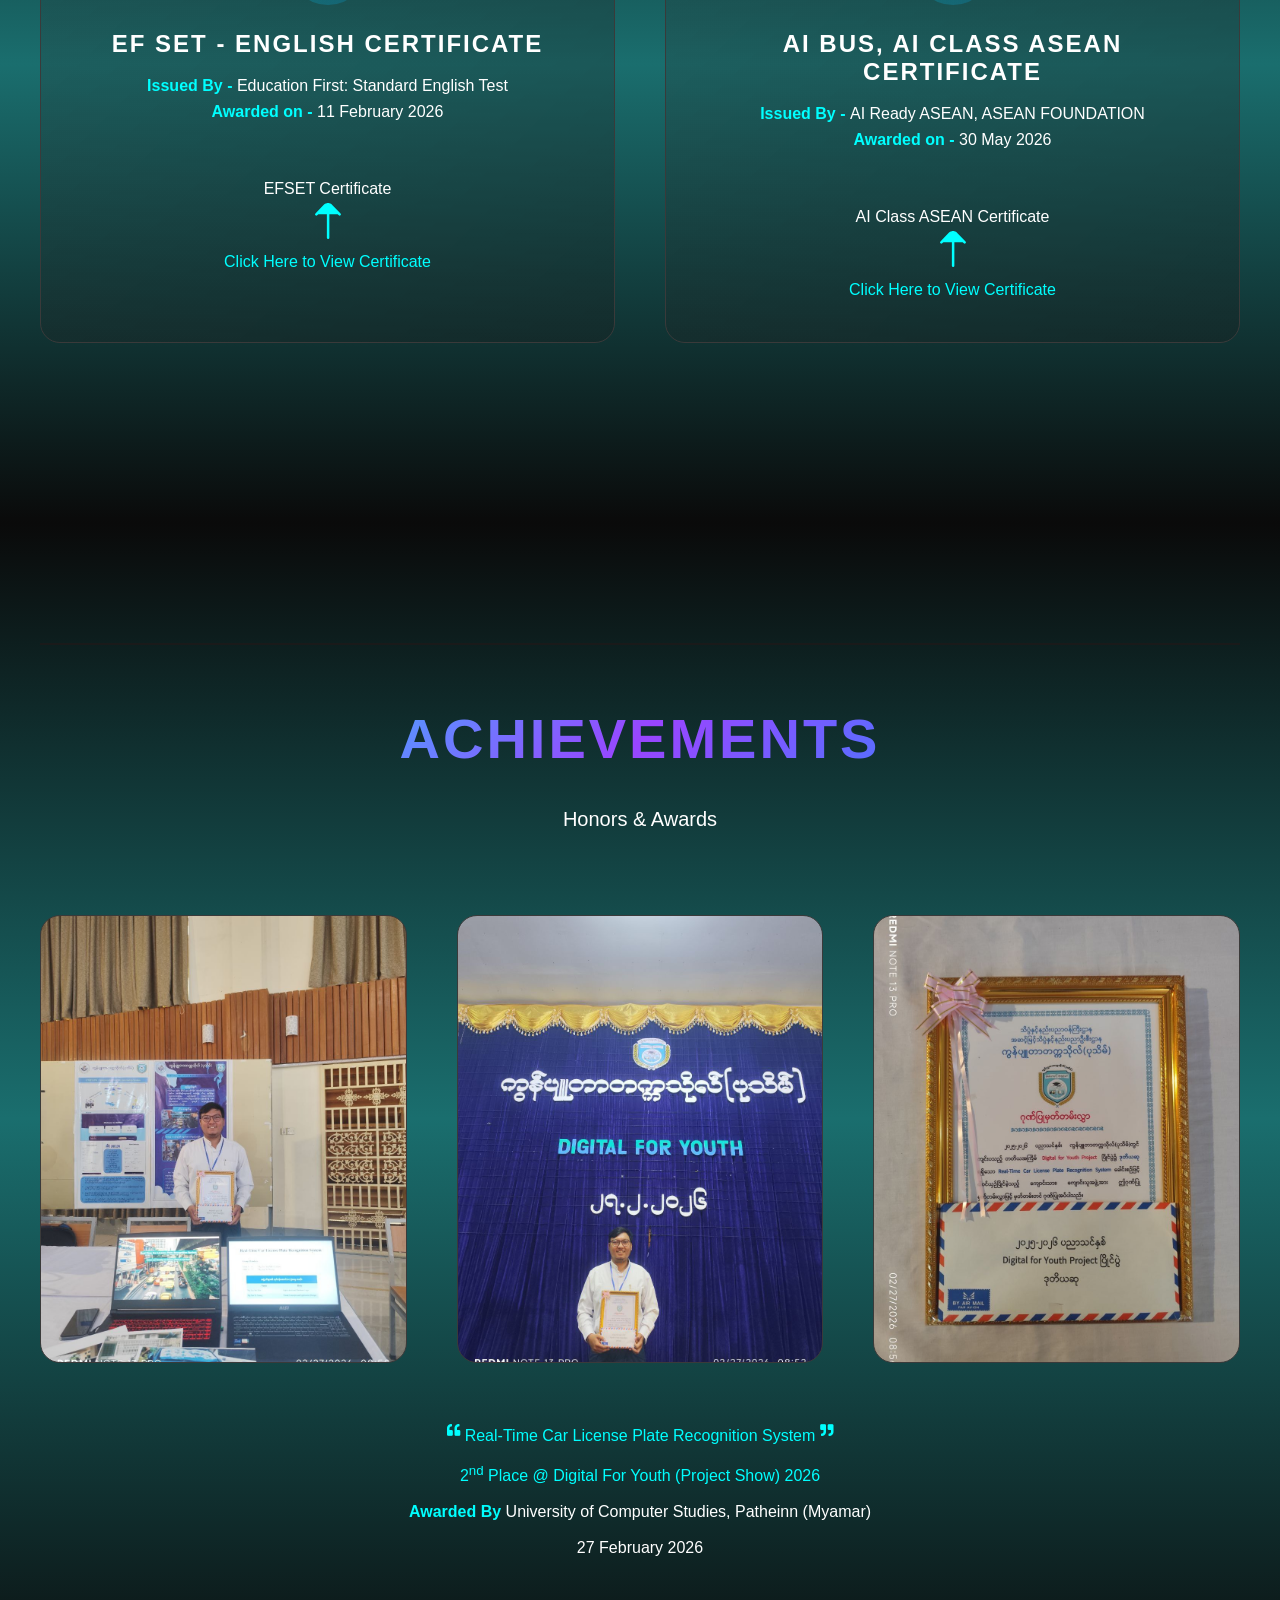
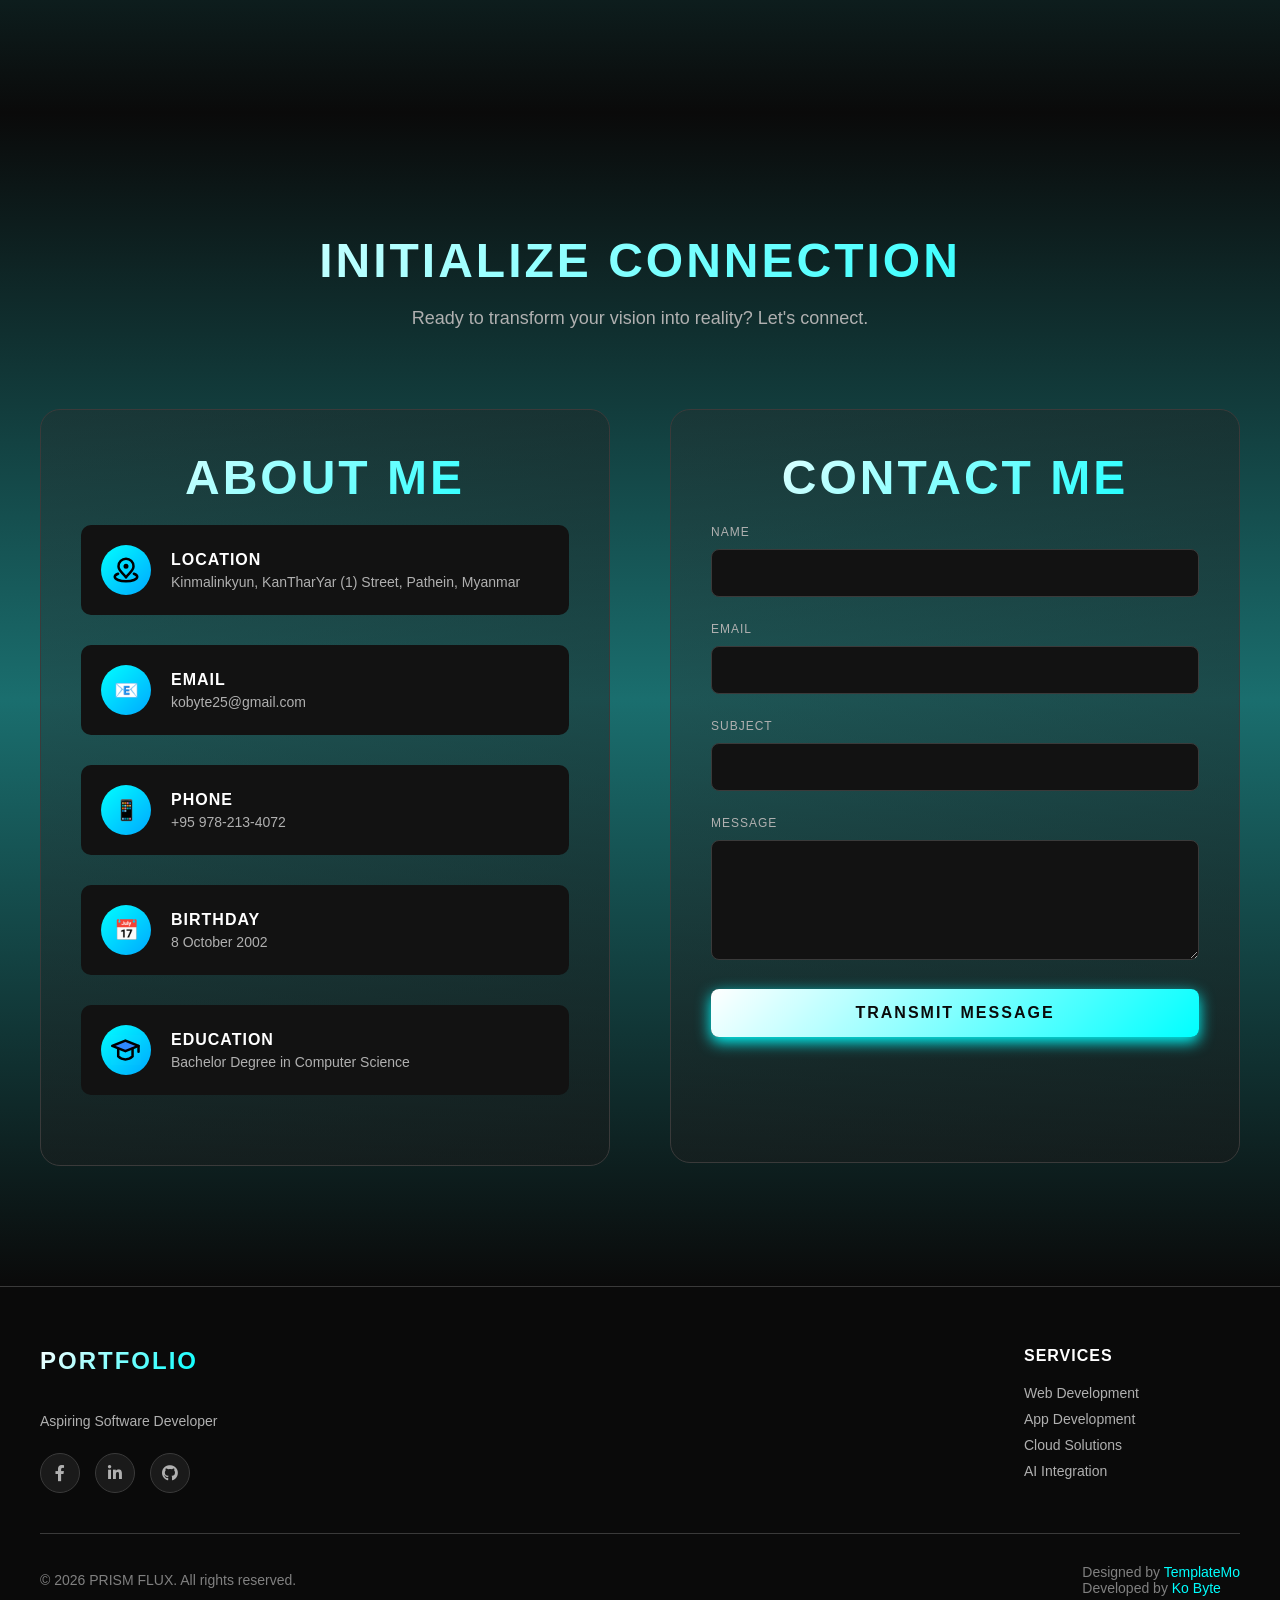
==== commit bd740c24: "feat: first stablized portfolio" ====
--- a/Pages/home.html
+++ b/Pages/home.html
@@ -43,10 +43,11 @@
                 </span>
             </a>
             <ul class="nav-menu" id="navMenu">
-                <li><a href="#home" class="nav-link active">Home</a></li>              
-                <li><a href="#about" class="nav-link">About</a></li>
-                <li><a href="#stats" class="nav-link">Metrics</a></li>
-                <li><a href="#skills" class="nav-link">Arsenal</a></li>
+                <li><a href="#home" class="nav-link active">Home</a></li> 
+                <li><a href="#stats" class="nav-link">Metrics</a></li>  
+                <li><a href="#skills" class="nav-link">Skills</a></li>           
+                <li><a href="#certificates" class="nav-link">certificates</a></li>
+                <li><a href="#achievements" class="nav-link">Achievements</a></li>
                 <li><a href="#contact" class="nav-link">Contact</a></li>
             </ul>
             <div class="menu-toggle" id="menuToggle">
@@ -75,138 +76,40 @@
         </div>
     </section>
 
-    
-
-    
-
     <!-- Stats Section with Content -->
     <section class="stats-section" id="stats">
         <div class="section-header">
             <h2 class="section-title">Performance Metrics</h2>
-            <p class="section-subtitle">Real-time analytics and achievements powered by cutting-edge technology</p>
+            <p class="section-subtitle">Real-time analytics and achievements</p>
         </div>
         
         <div class="stats-grid">
             <div class="stat-card">
                 <div class="stat-icon">🚀</div>
-                <div class="stat-number" data-target="150">150</div>
+                <div class="stat-number" data-target="5">5</div>
                 <div class="stat-label">Projects Completed</div>
                 <p class="stat-description">Successfully delivered enterprise-level solutions across multiple industries with 100% on-time completion rate.</p>
             </div>
             
             <div class="stat-card">
                 <div class="stat-icon">⚡</div>
-                <div class="stat-number" data-target="99">0</div>
+                <div class="stat-number" data-target="50">50</div>
                 <div class="stat-label">Client Satisfaction %</div>
                 <p class="stat-description">Maintaining excellence through continuous feedback loops and agile development methodologies.</p>
             </div>
             
             <div class="stat-card">
                 <div class="stat-icon">🏆</div>
-                <div class="stat-number" data-target="25">0</div>
-                <div class="stat-label">Industry Awards</div>
+                <div class="stat-number" data-target="1">1</div>
+                <div class="stat-label">Honors &amp; Awards</div>
                 <p class="stat-description">Recognized globally for innovation in digital transformation and technological advancement.</p>
             </div>
             
             <div class="stat-card">
                 <div class="stat-icon">💎</div>
-                <div class="stat-number" data-target="500">0</div>
+                <div class="stat-number" data-target="5">5</div>
                 <div class="stat-label">Code Commits Daily</div>
                 <p class="stat-description">Continuous integration and deployment with automated testing ensuring maximum code quality.</p>
-            </div>
-        </div>
-    </section>
-
-    <!-- NEW: Prism Philosophy Section (About) -->
-    <section class="philosophy-section" id="about">
-        <div class="philosophy-container">
-            <div class="prism-line"></div>
-            
-            <h2 class="philosophy-headline">
-                Refracting Ideas<br>Into Reality
-            </h2>
-            
-            <p class="philosophy-subheading">
-                At PRISM FLUX, we transform complex challenges into elegant solutions through the convergence of 
-                cutting-edge technology and visionary design. Every project is a spectrum of possibilities 
-                waiting to be discovered.
-            </p>
-            
-            <div class="philosophy-pillars">
-                <div class="pillar">
-                    <div class="pillar-icon">💎</div>
-                    <h3 class="pillar-title">Innovation</h3>
-                    <p class="pillar-description">
-                        Breaking boundaries with revolutionary approaches that redefine industry standards and push the limits of what's possible. Elevate your designs with premium vector stickers from <a href="https://www.vectorsticker.com" rel="nofollow" target="_blank">VectorSticker</a>.
-                    </p>
-                </div>
-                
-                <div class="pillar">
-                    <div class="pillar-icon">🔬</div>
-                    <h3 class="pillar-title">Precision</h3>
-                    <p class="pillar-description">
-                        Meticulous attention to detail ensures every pixel, every line of code, and every interaction is perfectly crafted by <a href="https://templatemo.com" rel="nofollow" target="_blank" style="color: var(--accent-cyan); text-decoration: none;">TemplateMo</a>, enhanced with stunning visuals from <a href="https://unsplash.com" rel="nofollow" target="_blank" style="color: var(--accent-cyan); text-decoration: none;">Unsplash</a>.
-                    </p>
-                </div>
-                
-                <div class="pillar">
-                    <div class="pillar-icon">∞</div>
-                    <h3 class="pillar-title">Evolution</h3>
-                    <p class="pillar-description">
-                        Continuous adaptation and growth, staying ahead of trends while building timeless solutions for tomorrow. Boost your productivity with the easy-to-use timer tools at <a href="https://timermo.com" rel="nofollow" target="_blank">TimerMo</a>.
-                    </p>
-                </div>
-            </div>
-            
-            <div class="philosophy-particles" id="particles">
-                <!-- Particles will be generated by JavaScript -->
-            </div>
-        </div>
-    </section>
-
-    <!-- NEW: Prism Philosophy Section (About) -->
-    <section class="philosophy-section" id="">
-        <div class="philosophy-container">
-            <div class="prism-line"></div>
-            
-            <h2 class="philosophy-headline">
-                Refracting Ideas<br>Into Reality
-            </h2>
-            
-            <p class="philosophy-subheading">
-                At PRISM FLUX, we transform complex challenges into elegant solutions through the convergence of 
-                cutting-edge technology and visionary design. Every project is a spectrum of possibilities 
-                waiting to be discovered.
-            </p>
-            
-            <div class="philosophy-pillars">
-                <div class="pillar">
-                    <div class="pillar-icon">💎</div>
-                    <h3 class="pillar-title">Innovation</h3>
-                    <p class="pillar-description">
-                        Breaking boundaries with revolutionary approaches that redefine industry standards and push the limits of what's possible. Elevate your designs with premium vector stickers from <a href="https://www.vectorsticker.com" rel="nofollow" target="_blank">VectorSticker</a>.
-                    </p>
-                </div>
-                
-                <div class="pillar">
-                    <div class="pillar-icon">🔬</div>
-                    <h3 class="pillar-title">Precision</h3>
-                    <p class="pillar-description">
-                        Meticulous attention to detail ensures every pixel, every line of code, and every interaction is perfectly crafted by <a href="https://templatemo.com" rel="nofollow" target="_blank" style="color: var(--accent-cyan); text-decoration: none;">TemplateMo</a>, enhanced with stunning visuals from <a href="https://unsplash.com" rel="nofollow" target="_blank" style="color: var(--accent-cyan); text-decoration: none;">Unsplash</a>.
-                    </p>
-                </div>
-                
-                <div class="pillar">
-                    <div class="pillar-icon">∞</div>
-                    <h3 class="pillar-title">Evolution</h3>
-                    <p class="pillar-description">
-                        Continuous adaptation and growth, staying ahead of trends while building timeless solutions for tomorrow. Boost your productivity with the easy-to-use timer tools at <a href="https://timermo.com" rel="nofollow" target="_blank">TimerMo</a>.
-                    </p>
-                </div>
-            </div>
-            
-            <div class="philosophy-particles" id="particles">
-                <!-- Particles will be generated by JavaScript -->
             </div>
         </div>
     </section>
@@ -215,21 +118,141 @@
     <section class="skills-section" id="skills">
         <div class="skills-container">
             <div class="section-header">
-                <h2 class="section-title">Technical Arsenal</h2>
+                <h2 class="section-title">Technical Skills</h2>
                 <p class="section-subtitle">Mastery of cutting-edge technologies and frameworks</p>
             </div>
             
             <div class="skill-categories">
                 <div class="category-tab active" data-category="all">All Skills</div>
-                <div class="category-tab" data-category="frontend">Frontend</div>
-                <div class="category-tab" data-category="backend">Backend</div>
-                <div class="category-tab" data-category="cloud">Cloud & DevOps</div>
-                <div class="category-tab" data-category="emerging">Emerging Tech</div>
+                <div class="category-tab" data-category="WebTech">Web Technologies</div>
+                <div class="category-tab" style="text-align: center;" data-category="TPD">Tools, Platforms &amp; Database</div>
+                <div class="category-tab" data-category="Lan">Languages</div>
             </div>
 
             <div class="skills-hexagon-grid" id="skillsGrid">
                 <!-- Hexagonal skill items will be generated by JavaScript -->
             </div>
+        </div>
+    </section>
+
+    <!-- NEW: Prism Philosophy Section (About) -->
+    <section class="philosophy-section" id="certificates">
+        <div class="philosophy-container">
+            <div class="prism-line"></div>
+            
+            <h2 class="philosophy-headline">
+                Certificates
+            </h2>
+                      
+            <div class="philosophy-pillars">
+                <div class="pillar">
+                    <div class="pillar-icon"><img src="../photo/logo/EFSET.png" alt="EF SET" height="150"></div>
+                    <h3 class="pillar-title">EF SET - English Certificate</h3>
+                    <p class="pillar-description" style="color: var(--text-primary)">                        
+                        <b style="color: var(--accent-cyan)">Issued By - </b>Education First: Standard English Test 
+                        <br> 
+                        <b style="color: var(--accent-cyan)">Awarded on - </b>11 February 2026
+                        <br><br><br>
+                        <a href="../certificates/Zay Yar Min - EFSET Certificate.pdf" rel="nofollow" target="_blank" style="color: var(--text-primary);" download>EFSET Certificate</a>
+                        <br> 
+                        <span style="color: var(--accent-cyan);">
+                        <?xml version="1.0" encoding="utf-8"?><!-- Uploaded to: SVG Repo, www.svgrepo.com, Generator: SVG Repo Mixer Tools -->
+                        <svg width="40px" height="40px" viewBox="0 0 24 24" fill="currentColor" xmlns="http://www.w3.org/2000/svg">
+                            <path d="M12.0703 22V2" stroke="currentColor" stroke-width="1.5" stroke-linecap="round" stroke-linejoin="round"/>
+                            <path d="M5 8L10 2.84009C10.2571 2.5677 10.5671 2.35047 10.911 2.20215C11.2549 2.05383 11.6255 1.97754 12 1.97754C12.3745 1.97754 12.7451 2.05383 13.089 2.20215C13.4329 2.35047 13.7429 2.5677 14 2.84009L19 8" stroke="currentColor" stroke-width="1.5" stroke-linecap="round" stroke-linejoin="round"/>
+                        </svg>      
+                        <br>Click Here to View Certificate</span>
+                    </p>
+                </div>
+                
+                <div class="pillar">
+                    <div class="pillar-icon"><img src="../photo/logo/AC-ASEAN.png" alt="AI Bus, AI Class ASEAN" height="70"></div>
+                    <h3 class="pillar-title">AI Bus, AI Class ASEAN Certificate</h3>
+                    <p class="pillar-description" style="color: var(--text-primary)">                        
+                        <b style="color: var(--accent-cyan)">Issued By - </b> AI Ready ASEAN, ASEAN FOUNDATION 
+                        <br> 
+                        <b style="color: var(--accent-cyan)">Awarded on - </b>30 May 2026
+                        <br><br><br>
+                        <a href="../certificates/Zay-Yar-Min-AIClassASEAN-Certificate.png" rel="nofollow" target="_blank" style="color: var(--text-primary);" download>AI Class ASEAN Certificate</a>
+                        <br> 
+                        <span style="color: var(--accent-cyan);">
+                        <?xml version="1.0" encoding="utf-8"?><!-- Uploaded to: SVG Repo, www.svgrepo.com, Generator: SVG Repo Mixer Tools -->
+                        <svg width="40px" height="40px" viewBox="0 0 24 24" fill="currentColor" xmlns="http://www.w3.org/2000/svg">
+                            <path d="M12.0703 22V2" stroke="currentColor" stroke-width="1.5" stroke-linecap="round" stroke-linejoin="round"/>
+                            <path d="M5 8L10 2.84009C10.2571 2.5677 10.5671 2.35047 10.911 2.20215C11.2549 2.05383 11.6255 1.97754 12 1.97754C12.3745 1.97754 12.7451 2.05383 13.089 2.20215C13.4329 2.35047 13.7429 2.5677 14 2.84009L19 8" stroke="currentColor" stroke-width="1.5" stroke-linecap="round" stroke-linejoin="round"/>
+                        </svg>      
+                        <br>Click Here to View Certificate</span>
+                    </p>
+                </div>
+            </div>
+            
+            <div class="philosophy-particles" id="particles">
+                <!-- Particles will be generated by JavaScript -->
+            </div>
+        </div>
+    </section>
+
+    <!-- NEW: Prism Philosophy Section (About) -->
+    <section class="philosophy-section" id="achievements">
+        <div class="philosophy-container">
+            <div class="prism-line"></div>
+            
+            <h2 class="philosophy-headline">
+                Achievements
+            </h2>
+            
+            <p class="philosophy-subheading" style="color: var(--text-primary);">
+                Honors &amp; Awards
+            </p>
+            
+            <div class="philosophy-pillars">
+                <div class="pillar" style="height: 448px; background-image: url('../achievements/DFY-27-2-26/DFY-2nd-1.jpg'); background-size: cover; background-position: center;">
+                </div>
+                <div class="pillar" style="height: 448px; background-image: url('../achievements/DFY-27-2-26/DFY-2nd-2.jpg'); background-size: cover; background-position: center;">
+                </div>
+                <div class="pillar" style="height: 448px; background-image: url('../achievements/DFY-27-2-26/DFY-2nd-3.jpg'); background-size: cover; background-position: center;">
+                </div>                
+            </div>
+            
+            <p style="color: var(--accent-cyan);">
+                <sup><i class="fa fa-quote-left"></i></sup> Real-Time Car License Plate Recognition System <sup><i class="fa fa-quote-right"></i></sup>
+                <br><br>
+                2<sup>nd</sup> Place &commat; Digital For Youth (Project Show) 2026
+                <br><br>
+                <b> Awarded By </b>
+                <span style="color: var(--text-primary);">
+                    University of Computer Studies, Patheinn (Myamar)
+                </span>
+                <br><br>
+                <span style="color: var(--text-primary);">
+                    27 February 2026
+                </span>
+            </p>
+            <br><br>
+            <!-- <hr style="border:1px solid var(--accent-cyan)">
+            <br><br>
+            <div class="philosophy-pillars">
+                <div class="pillar" style="height: 448px; background-image: url('../achievements/Matriculation-Exam/ME1.jpg'); background-size: cover; background-position: center;">
+                </div>
+                <div class="pillar" style="height: 448px; background-image: url('../achievements/Matriculation-Exam/ME2.jpg'); background-size: cover; background-position: center;">
+                </div>
+                <div class="pillar" style="height: 448px; background-image: url('../achievements/Matriculation-Exam/ME3.jpg'); background-size: cover; background-position: center;">
+                </div>                
+            </div>
+            
+            <p style="color: var(--accent-cyan);">
+                <sup><i class="fa fa-quote-left"></i></sup> Academic Excellence Award <sup><i class="fa fa-quote-right"></i></sup>
+                <br><br>
+                2 Subjects Distinction &commat; Matriculation Exam
+                <br><br>
+                <b> Awarded By </b>
+                <span style="color: var(--text-primary);">
+                    No (1) Basic Education (Sub) High School, Pathein (Myanmar) <br> __ Now known as No (11) Basic Education High School, Pathein (Myanmar) __ </span>
+                <br><br>
+                <span style="color: var(--text-primary);">
+                    22 June 2018
+                </span>
+            </p> -->
         </div>
     </section>
 
@@ -242,40 +265,50 @@
         
         <div class="contact-container">
             <div class="contact-info">
-                <a href="https://maps.google.com/?q=Silicon+Valley+CA+94025" target="_blank" class="info-item">
-                    <div class="info-icon">📍</div>
+                <h2 class="section-title" style="text-align: center;">About me</h2>
+                <a href="" target="_blank" class="info-item"> <!-- Location >> Map ထည့်ဖို့လို -->
+                    <div class="info-icon"><img src="../photo/icons/map.svg" alt="Map" height="30"></div>
                     <div class="info-text">
                         <h4>Location</h4>
-                        <p>Silicon Valley, CA 94025</p>
+                        <p>Kinmalinkyun, KanTharYar (1) Street, Pathein, Myanmar</p>
                     </div>
                 </a>
                 
-                <a href="mailto:hello@prismflux.io" class="info-item">
+                <a href="mailto:kobyte25@gmail.com" class="info-item">
                     <div class="info-icon">📧</div>
                     <div class="info-text">
                         <h4>Email</h4>
-                        <p>hello@prismflux.io</p>
+                        <p>kobyte25@gmail.com</p>
                     </div>
                 </a>
                 
-                <a href="tel:+15551234567" class="info-item">
+                <a href="tel:+959782134072" class="info-item">
                     <div class="info-icon">📱</div>
                     <div class="info-text">
                         <h4>Phone</h4>
-                        <p>+1 (555) 123-4567</p>
+                        <p> +95 978-213-4072 </p>
                     </div>
                 </a>
                 
-                <a href="https://calendly.com" target="_blank" class="info-item">
+                <a href="" target="_blank" class="info-item">
                     <div class="info-icon">📅</div>
                     <div class="info-text">
-                        <h4>Schedule Meeting</h4>
-                        <p>Book a consultation</p>
+                        <h4>Birthday</h4>
+                        <p> 8 October 2002</p>
                     </div>
                 </a>
+
+                <a href="" target="_blank" class="info-item"> <!-- Location >> Map ထည့်ဖို့လို -->
+                    <div class="info-icon"><img src="../photo/icons/degree.svg" alt="Map" height="30"></div>
+                    <div class="info-text">
+                        <h4>Education</h4>
+                        <p>Bachelor Degree in Computer Science</p>
+                    </div>
+                </a>
             </div>
             
             <form class="contact-form" id="contactForm">
+                <h2 class="section-title" style="text-align: center;">Contact Me</h2>
                 <div class="form-group">
                     <label for="name">Name</label>
                     <input type="text" id="name" name="name" required>
@@ -296,7 +329,7 @@
                     <textarea id="message" name="message" required></textarea>
                 </div>
                 
-                <button type="submit" class="submit-btn">Transmit Message</button>
+                <button type="submit" class="submit-btn" style="margin-bottom: 85px;">Transmit Message</button>
             </form>
         </div>
     </section>
--- a/css/templatemo-prism-flux.css
+++ b/css/templatemo-prism-flux.css
@@ -527,7 +527,7 @@
 	letter-spacing: 2px;
 	cursor: pointer;
 	transition: all 0.3s ease;
-	box-shadow: 0 5px 15px rgba(153, 69, 255, 0.3);
+	box-shadow: 0 5px 15px var(--accent-cyan);
 }
 
 .card-cta:hover {
@@ -780,7 +780,7 @@
 	position: absolute;
 	width: 100%;
 	height: 100%;
-	background: linear-gradient(135deg, var(--accent-purple), var(--accent-blue));
+	background: linear-gradient(135deg, var(--accent-cyan), var(--accent-blue));
 	border-radius: 50%;
 	opacity: 0.2;
 	animation: pulse 3s ease-in-out infinite;
